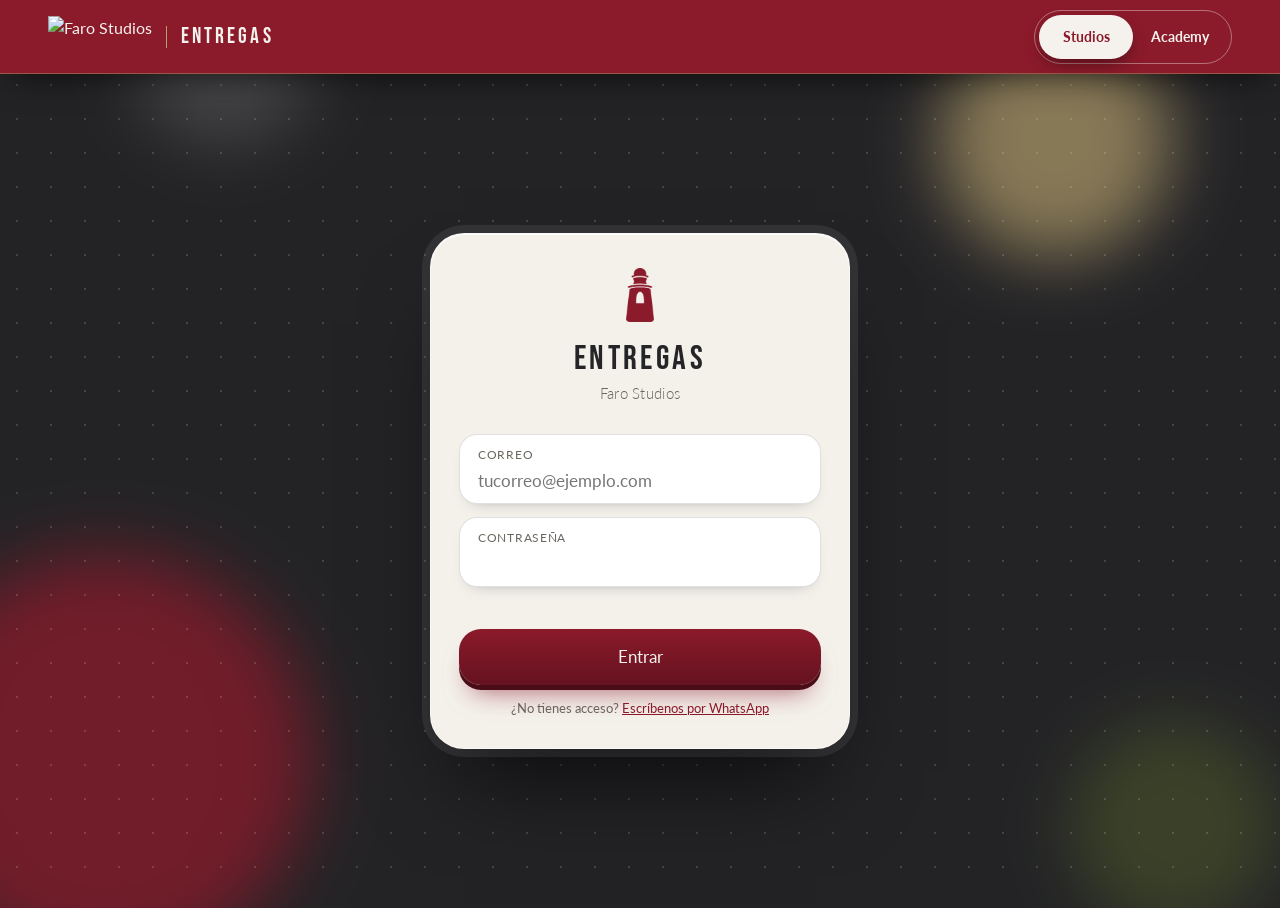
==== entregas.html @ 73c5d14c "Entregas: carrito nunca sobre el código; música en orden aleatorio en cada entrada Co-Authored-By: C" ====
<!doctype html>
<html lang="es">
<head>
<meta charset="utf-8">
<meta name="viewport" content="width=device-width,initial-scale=1,viewport-fit=cover">
<meta name="robots" content="noindex">
<title>Entregas · Faro Studios</title>
<link rel="preconnect" href="https://fonts.googleapis.com">
<link rel="preconnect" href="https://fonts.gstatic.com" crossorigin>
<link href="https://fonts.googleapis.com/css2?family=Bebas+Neue&family=Cormorant+Garamond:ital,wght@0,400;0,600;1,400&family=Lato:wght@300;400;700&family=Playfair+Display:wght@400;500&display=swap" rel="stylesheet">
<style>
:root{
  --pizarra:#252528;--borgona:#8B1A2A;--oro:#B8A06A;--marfil:#F5F2EE;--gris:#3A3A3A;
  --ink:#252528;--muted:#6a675f;--card:#FBF9F4;--line:rgba(37,37,40,.14);--ok:#3d7a4f;--warn:#b7791f;
  --body:'Lato',system-ui,-apple-system,'Segoe UI',sans-serif;--display:'Bebas Neue',Impact,sans-serif;
  --iso:url("[data-uri]");
}
*,*::before,*::after{box-sizing:border-box}
[hidden]{display:none!important}
html{scroll-behavior:smooth}
body{margin:0;font:400 16px/1.55 var(--body);color:var(--ink);background:#F6F2EA;min-height:100vh;-webkit-font-smoothing:antialiased}
body.g{background:var(--g-bg);color:var(--g-tx)}
h1,h2,h3,p{margin:0;font-weight:400}
button{font:inherit;color:inherit;cursor:pointer}
:focus-visible{outline:2px solid var(--borgona);outline-offset:2px;border-radius:6px}
.ico{width:1.15em;height:1.15em;fill:none;stroke:currentColor;stroke-width:1.8;stroke-linecap:round;stroke-linejoin:round;flex:none;vertical-align:-.2em}
.iso{display:inline-block;background:currentColor;-webkit-mask:var(--iso) center/contain no-repeat;mask:var(--iso) center/contain no-repeat;aspect-ratio:160/311}
.dots::before{content:"";position:fixed;inset:0;pointer-events:none;z-index:0;opacity:.08;background-image:radial-gradient(circle,#252528 1px,transparent 1.2px);background-size:26px 26px}
.btn{display:inline-flex;align-items:center;gap:8px;border:1px solid var(--line);background:var(--card);border-radius:12px;padding:9px 16px;font-size:.9rem;transition:transform .15s,box-shadow .15s,background .15s;box-shadow:0 2px 0 var(--line)}
@media (hover:hover){.btn:hover{transform:translateY(-1px)}
}
.btn.p{background:var(--borgona);color:var(--marfil);border-color:var(--borgona);box-shadow:0 3px 0 #5e101c}
.btn.o{background:var(--oro);border-color:var(--oro);color:var(--pizarra);box-shadow:0 3px 0 #8f7a48}
.btn.ok{background:var(--ok);border-color:var(--ok);color:#fff;box-shadow:0 3px 0 #2a5738}
.btn[disabled]{opacity:.5;cursor:not-allowed;transform:none}
.btn.s{padding:6px 11px;font-size:.82rem;border-radius:10px}
.toast{position:fixed;left:50%;bottom:26px;transform:translateX(-50%);background:var(--pizarra);color:var(--marfil);padding:11px 20px;border-radius:14px;font-size:.9rem;z-index:99;box-shadow:0 12px 30px -8px rgba(0,0,0,.5)}

/* ---------- entrada ---------- */
.lg{position:relative;z-index:1;min-height:calc(100vh - 66px);display:grid;place-items:center;padding:24px}
.lg-card{width:min(420px,100%);background:var(--card);border:1px solid var(--line);border-radius:26px;box-shadow:0 2px 0 var(--line),0 30px 50px -28px rgba(37,37,40,.55);overflow:hidden}
.lg-top{background:var(--pizarra);color:var(--marfil);padding:30px 24px 24px;text-align:center}
.lg-top .iso{height:58px;color:var(--oro)}
.lg-top h1{font:400 2rem/1 var(--display);letter-spacing:.14em;margin-top:12px}
.lg-top p{font-size:.85rem;color:#c9c4ba;margin-top:6px;font-weight:300;letter-spacing:.04em}
.lg-body{padding:26px 26px 28px;display:grid;gap:14px}
.lg-body label{display:grid;gap:6px;font-size:.8125rem;color:var(--muted);letter-spacing:.06em;text-transform:uppercase}
.lg-body input{font:400 1rem var(--body);padding:12px 14px;border:1px solid var(--line);border-radius:12px;background:#fff;color:var(--ink);width:100%}
.lg-body .err{min-height:1.2em;color:var(--borgona);font-size:.85rem;text-align:center}
.lg-body .btn{justify-content:center;padding:12px}
.lg-wa{text-align:center;font-size:.82rem;color:var(--muted)}
.lg-wa a{color:var(--borgona)}

/* ---------- barra ---------- */
.top{position:sticky;top:0;z-index:30;display:flex;align-items:center;gap:14px;padding:10px clamp(14px,3vw,30px);background:var(--pizarra);color:var(--marfil)}
.top .iso{height:34px;color:var(--oro)}
.top b{font:400 1.25rem/1 var(--display);letter-spacing:.14em}
.top small{display:block;font-size:.8125rem;color:#c9c4ba;font-weight:300;letter-spacing:.06em}
.top .sp{flex:1}
.top .btn{background:rgba(255,255,255,.08);border-color:rgba(255,255,255,.18);color:var(--marfil);box-shadow:none}
.wrap{position:relative;z-index:1;max-width:1100px;margin:0 auto;padding:26px clamp(14px,3vw,30px) 70px}
.hello h2{font:400 2.2rem/1 var(--display);letter-spacing:.06em}
.hello p{color:var(--muted);margin-top:6px;font-weight:300}
.tipo{display:inline-block;margin-top:10px;font-size:.8125rem;letter-spacing:.14em;text-transform:uppercase;color:var(--borgona);border:1px solid rgba(139,26,42,.35);border-radius:99px;padding:3px 12px}
.cards{display:grid;grid-template-columns:repeat(auto-fill,minmax(290px,1fr));gap:16px;margin-top:22px}
.pc{background:var(--card);border:1px solid var(--line);border-radius:20px;overflow:hidden;cursor:pointer;box-shadow:0 2px 0 var(--line),0 22px 30px -24px rgba(37,37,40,.5);transition:transform .2s;text-align:left;padding:0;display:block;width:100%}
@media (hover:hover){.pc:hover{transform:translateY(-3px)}
}
.pc .cv{height:150px;background:linear-gradient(135deg,var(--pizarra),#3a3a3d);display:grid;place-items:center;color:var(--oro);background-size:cover;background-position:center}
.pc .cv .ico{width:2.2rem;height:2.2rem}
.pc .in{padding:16px 18px 18px;display:grid;gap:8px}
.pc h3{font:400 1.05rem/1.25 var(--body);font-weight:700}
.pc small{color:var(--muted)}
.est{display:inline-flex;align-items:center;gap:6px;font-size:.8125rem;border-radius:99px;padding:3px 11px;border:1px solid var(--line);width:fit-content}
.est i{width:7px;height:7px;border-radius:50%;background:var(--muted)}
.est.rev i{background:var(--warn)}.est.rev{color:var(--warn);border-color:rgba(183,121,31,.4)}
.est.cam i{background:var(--borgona)}.est.cam{color:var(--borgona);border-color:rgba(139,26,42,.4)}
.est.apr i{background:var(--ok)}.est.apr{color:var(--ok);border-color:rgba(61,122,79,.4)}
.vacio{margin-top:40px;text-align:center;color:var(--muted);padding:40px 14px}

/* ---------- revisión ---------- */
.rv-top{position:sticky;top:54px;z-index:20;display:flex;flex-wrap:wrap;align-items:center;gap:10px;padding:10px clamp(14px,3vw,30px);background:rgba(246,242,234,.94);backdrop-filter:blur(8px);border-bottom:1px solid var(--line)}
.rv-top h2{font:700 1rem var(--body)}
.pill{font-size:.8125rem;border:1px solid var(--line);border-radius:99px;padding:3px 12px;background:var(--card)}
.pill.b{background:var(--borgona);color:var(--marfil);border-color:var(--borgona)}
.rv-top .sp{flex:1}
.save{font-size:.8125rem;color:var(--muted)}
.save.on{color:var(--ok)}
.reglas{position:relative;z-index:1;margin:14px clamp(14px,3vw,30px) 0;padding:11px 16px;border-radius:14px;background:rgba(184,160,106,.16);border:1px solid rgba(184,160,106,.45);font-size:.88rem}
.reglas.ok{background:rgba(61,122,79,.1);border-color:rgba(61,122,79,.35)}
.rv{position:relative;z-index:1;display:grid;grid-template-columns:233px minmax(0,1fr) 377px;gap:21px;padding:16px clamp(14px,3vw,30px) 60px;align-items:start}
.lista{display:grid;gap:13px;position:sticky;top:122px;max-height:calc(100vh - 140px);overflow:auto}
.it{display:flex;align-items:center;gap:10px;text-align:left;border:1px solid var(--line);background:var(--card);border-radius:14px;padding:10px 12px;width:100%}
.it[aria-current="true"]{border-color:var(--borgona);box-shadow:0 0 0 2px rgba(139,26,42,.18)}
.it .th{width:44px;height:44px;border-radius:10px;background:var(--pizarra);color:var(--oro);display:grid;place-items:center;flex:none;background-size:cover;background-position:center;overflow:hidden}
.it span.n{flex:1;min-width:0;font-size:.84rem;line-height:1.25;overflow:hidden;text-overflow:ellipsis;display:-webkit-box;-webkit-line-clamp:2;-webkit-box-orient:vertical}
.it .dot{width:10px;height:10px;border-radius:50%;background:#c9c4ba;flex:none}
.it .dot.apr{background:var(--ok)}.it .dot.cam{background:var(--borgona)}
.it small{display:block;color:var(--muted);font-size:.8125rem}
.main .media{background:#111;border-radius:18px;overflow:hidden;box-shadow:0 22px 40px -26px rgba(0,0,0,.7);display:grid;place-items:center;min-height:260px}
.main video,.main audio{width:100%;display:block;max-height:68vh;background:#000}
.main audio{background:#1d1d20;padding:36px 20px}
.main img{max-width:100%;max-height:72vh;display:block}
.main iframe{width:100%;height:72vh;border:0;background:#fff}
.main .tit{display:flex;align-items:center;gap:10px;margin:14px 2px 10px;flex-wrap:wrap}
.main .tit h3{font:700 1.05rem var(--body);flex:1;min-width:0}
.acc{display:flex;gap:8px;flex-wrap:wrap}
.notas{background:var(--card);border:1px solid var(--line);border-radius:18px;padding:16px;display:grid;gap:12px;position:sticky;top:122px;max-height:calc(100vh - 140px);overflow:auto;box-shadow:0 2px 0 var(--line)}
.notas h4{margin:0;font:700 .78rem var(--body);letter-spacing:.14em;text-transform:uppercase;color:var(--muted)}
.chips{display:flex;gap:6px;flex-wrap:wrap}
.chip{border:1px solid var(--line);background:#fff;border-radius:99px;padding:5px 12px;font-size:.8rem;display:inline-flex;align-items:center;gap:6px}
.chip[aria-pressed="true"]{background:var(--pizarra);color:var(--marfil);border-color:var(--pizarra)}
.notas textarea{width:100%;min-height:84px;resize:vertical;font:400 .92rem/1.45 var(--body);padding:10px 12px;border:1px solid var(--line);border-radius:12px;background:#fff}
.tm{display:inline-flex;align-items:center;gap:6px;font-size:.8125rem;color:var(--borgona);border:1px dashed rgba(139,26,42,.5);background:none;border-radius:99px;padding:3px 11px}
.nota{border:1px solid var(--line);border-radius:14px;padding:10px 12px;background:#fff;font-size:.88rem;display:grid;gap:5px}
.nota .h{display:flex;align-items:center;gap:8px;font-size:.8125rem;color:var(--muted)}
.nota .h b{color:var(--ink);font-weight:700}
.nota .t{color:var(--borgona);background:none;border:0;padding:0;font-size:.8125rem;text-decoration:underline}
.nota .x{margin-left:auto;border:0;background:none;color:var(--muted);padding:2px}
.nota.g{border-left:3px solid var(--ok)}.nota.c{border-left:3px solid var(--borgona)}.nota.n{border-left:3px solid var(--oro)}
.rt{font-size:.8125rem;letter-spacing:.1em;text-transform:uppercase;color:var(--muted);margin-top:4px}

/* ---------- ventana ---------- */
.modal{position:fixed;inset:0;z-index:80;background:rgba(20,20,22,.55);display:grid;place-items:center;padding:20px}
.modal .bx{background:var(--card);border-radius:22px;padding:26px;width:min(460px,100%);display:grid;gap:14px;box-shadow:0 30px 60px -20px rgba(0,0,0,.6)}
.modal h3{font:400 1.7rem/1 var(--display);letter-spacing:.06em}
.modal .acts{display:flex;gap:10px;justify-content:flex-end;flex-wrap:wrap}
.res{display:flex;gap:10px;flex-wrap:wrap}
.res div{flex:1;min-width:90px;border:1px solid var(--line);border-radius:14px;padding:10px;text-align:center;background:#fff}
.res b{display:block;font:400 1.8rem/1 var(--display)}
.res small{color:var(--muted);font-size:.8125rem}

/* ---------- móvil ---------- */
@media(max-width:980px){
  .rv{grid-template-columns:minmax(0,1fr)}
  .lista{position:static;max-height:none;grid-auto-flow:column;grid-auto-columns:minmax(200px,1fr);overflow-x:auto;order:2}
  .main{order:1}.notas{position:static;max-height:none;order:3}
  .rv-top{position:static}
}

/* =====================================================================
   INTERACTIVIDAD: lo que se puede tocar responde; lo que aparece, entra suave
   ===================================================================== */
:root{--ease:cubic-bezier(.22,.8,.3,1);--hov:rgba(184,160,106,.16)}
input:not([type=checkbox]):not([type=radio]):not([type=file]),select,textarea{transition:border-color .18s,box-shadow .18s}
@media (hover:hover){input:not([type=checkbox]):not([type=radio]):not([type=file]):hover,select:hover,textarea:hover{border-color:rgba(184,160,106,.9)}
}
input:not([type=checkbox]):not([type=radio]):not([type=file]):focus,select:focus,textarea:focus{outline:none;border-color:var(--oro);box-shadow:0 0 0 3px rgba(184,160,106,.3)}

/* botones: se elevan, se iluminan y se hunden al presionar */
.btn{position:relative;transition:transform .18s var(--ease),box-shadow .18s var(--ease),background-color .18s,border-color .18s,filter .18s}
@media (hover:hover){.btn:not([disabled]):hover{transform:translateY(-2px);filter:brightness(1.05);box-shadow:0 5px 0 var(--line),0 12px 18px -10px rgba(37,37,40,.4)}
}
@media (hover:hover){.btn.p:not([disabled]):hover{box-shadow:0 5px 0 #5e101c,0 12px 18px -10px rgba(139,26,42,.6)}
}
@media (hover:hover){.btn.o:not([disabled]):hover{box-shadow:0 5px 0 #8f7a48,0 12px 18px -10px rgba(184,160,106,.7)}
}
@media (hover:hover){.btn.ok:not([disabled]):hover{box-shadow:0 5px 0 #2a5738,0 12px 18px -10px rgba(61,122,79,.6)}
}
.btn:not([disabled]):active{transform:translateY(2px);filter:none;box-shadow:0 1px 0 var(--line);transition-duration:.06s}
.btn.p:not([disabled]):active{box-shadow:0 1px 0 #5e101c}.btn.o:not([disabled]):active{box-shadow:0 1px 0 #8f7a48}.btn.ok:not([disabled]):active{box-shadow:0 1px 0 #2a5738}
.btn .ico{transition:transform .22s var(--ease)}@media (hover:hover){.btn:hover .ico{transform:scale(1.15) rotate(-6deg)}
}
@media (hover:hover){.top .btn:not([disabled]):hover{background:rgba(255,255,255,.18);box-shadow:none}
}
.lg-wa a{transition:opacity .15s}@media (hover:hover){.lg-wa a:hover{text-decoration:underline;opacity:.85}
}

/* tarjetas de proyecto: se levantan, resaltan y muestran la flecha para abrir */
.pc{position:relative;transition:transform .25s var(--ease),box-shadow .25s var(--ease),border-color .25s}
@media (hover:hover){.pc:hover{border-color:var(--oro);box-shadow:0 2px 0 var(--oro),0 30px 38px -22px rgba(37,37,40,.6)}
}
.pc:active{transform:translateY(0) scale(.99);transition-duration:.08s}
.pc .cv{transition:filter .3s}@media (hover:hover){.pc:hover .cv{filter:brightness(1.12)}
}
.pc .cv .ico{transition:transform .3s var(--ease)}@media (hover:hover){.pc:hover .cv .ico{transform:scale(1.2)}
}
.pc::after{content:"›";position:absolute;right:16px;bottom:14px;width:30px;height:30px;border-radius:50%;display:grid;place-items:center;background:var(--borgona);color:var(--marfil);font:400 1.5rem/1 var(--display);padding-bottom:3px;opacity:0;transform:translateX(-8px);transition:opacity .22s,transform .28s var(--ease)}
.pc:focus-visible::after{opacity:1;transform:none}
@media (hover:hover){.pc:hover::after{opacity:1;transform:none}
}

/* lista de piezas, chips, notas */
.it{transition:transform .2s var(--ease),border-color .2s,background-color .2s,box-shadow .2s}
@media (hover:hover){.it:hover{border-color:var(--oro);background:#fff;transform:translateX(3px);box-shadow:0 8px 16px -12px rgba(37,37,40,.5)}
}
.it:active{transform:scale(.985)}
.it .th{transition:transform .25s var(--ease)}@media (hover:hover){.it:hover .th{transform:scale(1.07)}
}
.chip{transition:background-color .18s,color .18s,border-color .18s,transform .15s var(--ease)}
@media (hover:hover){.chip:hover{border-color:var(--borgona);background:rgba(139,26,42,.06);transform:translateY(-1px)}
}
@media (hover:hover){.chip[aria-pressed="true"]:hover{background:var(--pizarra);border-color:var(--pizarra);filter:brightness(1.25)}
}
.chip:active{transform:scale(.95)}
.tm{transition:background-color .18s,border-color .18s,transform .15s}@media (hover:hover){.tm:hover{background:rgba(139,26,42,.08);border-style:solid;transform:translateY(-1px)}
}.tm:active{transform:scale(.96)}
.nota{transition:border-color .2s,box-shadow .2s}@media (hover:hover){.nota:hover{box-shadow:0 8px 16px -12px rgba(37,37,40,.4)}
}
.nota .t,.nota .x{cursor:pointer;transition:color .15s,opacity .15s}@media (hover:hover){.nota .t:hover{opacity:.7}
}@media (hover:hover){.nota .x:hover{color:var(--borgona)}
}
.main .media{transition:box-shadow .3s}

.rip-host{position:relative;overflow:hidden}
.rip{position:absolute;border-radius:50%;pointer-events:none;background:currentColor;opacity:.22;transform:scale(0);animation:ripple .6s var(--ease) forwards}
@keyframes ripple{to{transform:scale(1);opacity:0}}
@media (hover:none),(pointer:coarse){.btn:hover,.chip:hover,.tm:hover,.it:hover,.pc:hover{transform:none}.pc::after{display:none}.btn:hover .ico,.pc:hover .cv .ico,.it:hover .th{transform:none}}

/* ---------------- animaciones de entrada ---------------- */
@media (prefers-reduced-motion:no-preference){
  @keyframes ent{from{opacity:0;transform:translateY(12px)}to{opacity:1;transform:none}}
  @keyframes entd{from{opacity:0;transform:translateY(-100%)}to{opacity:1;transform:none}}
  @keyframes pop{from{opacity:0;transform:translateY(12px) scale(.96)}to{opacity:1;transform:none}}
  @keyframes fade{from{opacity:0}to{opacity:1}}
  @keyframes toastin{from{opacity:0;transform:translate(-50%,16px)}to{opacity:1;transform:translateX(-50%)}}
  @keyframes toastout{to{opacity:0;transform:translate(-50%,10px)}}
  @keyframes estp{0%{box-shadow:0 0 0 0 rgba(183,121,31,.55)}100%{box-shadow:0 0 0 7px rgba(183,121,31,0)}}

  .lg-card{animation:pop .5s var(--ease) backwards}
  .lg-top .iso{animation:fade .9s ease .15s backwards}
  .top{animation:entd .45s var(--ease) backwards}
  .hello{animation:ent .45s var(--ease) .05s backwards}
  .cards>*{animation:ent .5s var(--ease) backwards}
  .cards>:nth-child(1){animation-delay:.1s}.cards>:nth-child(2){animation-delay:.16s}.cards>:nth-child(3){animation-delay:.22s}
  .cards>:nth-child(4){animation-delay:.28s}.cards>:nth-child(5){animation-delay:.34s}.cards>:nth-child(n+6){animation-delay:.4s}
  .rv-top{animation:entd .4s var(--ease) backwards}
  .reglas{animation:ent .4s var(--ease) .08s backwards}
  .rv>.lista{animation:ent .45s var(--ease) .1s backwards}
  .rv>.main{animation:ent .45s var(--ease) .16s backwards}
  .rv>.notas{animation:ent .45s var(--ease) .22s backwards}
  .main .media{animation:fade .35s ease backwards}
  .vacio{animation:ent .5s var(--ease) backwards}
  .modal{animation:fade .2s ease backwards}
  .modal .bx{animation:pop .3s var(--ease) backwards}
  .toast{animation:toastin .3s var(--ease) backwards,toastout .3s ease 2.65s forwards}
  .est.rev i{animation:estp 2s ease-out infinite}
}

/* ===== Estilo unificado Faro: fondo oscuro con desenfoque, tarjeta marfil, botones borgoña (entrada y listado) ===== */
html{background:#1d1d20}
html::before{content:"";position:fixed;inset:-8vmax;z-index:0;pointer-events:none;
  background:
    radial-gradient(circle at 78% 22%,rgba(217,190,126,.55) 0 9vmax,transparent 9.2vmax),
    radial-gradient(circle at 14% 78%,rgba(139,26,42,.75) 0 16vmax,transparent 16.2vmax),
    radial-gradient(circle at 86% 84%,rgba(79,90,42,.55) 0 8vmax,transparent 8.2vmax),
    radial-gradient(circle at 22% 14%,rgba(245,242,238,.16) 0 7vmax,transparent 7.2vmax),
    #232326;
  filter:blur(34px)}
body.dots{background:transparent;color:var(--marfil)}
body.dots::before{opacity:.16;background-image:radial-gradient(circle,#F5F2EE 1px,transparent 1.2px);background-size:34px 34px;z-index:0}
body.dots .lg-card{width:min(420px,100%);background:rgba(251,248,242,.97);border:1px solid rgba(255,255,255,.55);border-radius:34px;padding:0;
  box-shadow:0 0 0 8px rgba(255,255,255,.07),0 55px 89px -34px rgba(0,0,0,.75),inset 0 1px 0 #fff}
body.dots .lg-top{background:transparent;color:var(--ink);padding:34px 28px 8px}
body.dots .lg-top .iso{height:55px;width:auto;color:var(--borgona);filter:drop-shadow(0 8px 10px rgba(139,26,42,.28))}
body.dots .lg-top h1{font:400 2.1rem/1 var(--display);letter-spacing:.1em;color:var(--ink);margin-top:13px}
body.dots .lg-top p{color:var(--muted);font-size:.9375rem;letter-spacing:.02em}
body.dots .lg-body{padding:21px 28px 30px;gap:13px}
body.dots .lg-body label{background:#fff;border:1px solid var(--line);border-radius:18px;padding:11px 18px 9px;gap:2px;box-shadow:0 8px 16px -13px rgba(37,37,40,.5);transition:border-color .25s,box-shadow .25s;font-size:.75rem}
body.dots .lg-body label:focus-within{border-color:var(--oro);box-shadow:0 0 0 4px rgba(184,160,106,.22),0 8px 16px -13px rgba(37,37,40,.5)}
body.dots .lg-body input{border:0;padding:3px 0;background:transparent;font-size:1.0625rem;outline:none;border-radius:0}
body.dots .lg-body .btn.p{height:56px;border-radius:22px;border:0;font-size:1.0625rem;background:linear-gradient(180deg,#8b1a2a,#651220);box-shadow:0 5px 0 #4a0d17,0 18px 26px -12px rgba(139,26,42,.65);transition:transform .2s,box-shadow .2s}
body.dots .lg-body .btn.p:active{transform:translateY(3px);box-shadow:0 2px 0 #4a0d17}
@media (hover:hover){body.dots .lg-body .btn.p:hover{transform:translateY(-2px);box-shadow:0 7px 0 #4a0d17,0 24px 30px -12px rgba(139,26,42,.7)}}
body.dots .top{background:rgba(29,29,32,.62);-webkit-backdrop-filter:blur(18px) saturate(1.2);backdrop-filter:blur(18px) saturate(1.2);border-bottom:1px solid rgba(217,190,126,.28)}
body.dots .top .iso{color:#D9BE7E}
body.dots .hello h2{color:var(--marfil)}
body.dots .hello p,body.dots .vacio{color:rgba(245,242,238,.72)}
body.dots .tipo{color:#D9BE7E;border-color:rgba(217,190,126,.5);background:rgba(217,190,126,.08)}
body.dots .pc{border-radius:26px;border-color:rgba(255,255,255,.5);background:rgba(251,248,242,.97);box-shadow:0 0 0 6px rgba(255,255,255,.05),0 34px 55px -28px rgba(0,0,0,.75)}
body.dots .pc .cv{background:linear-gradient(135deg,#8b1a2a,#B8A06A);color:#fff}
body.dots .pc,body.dots .lg-card{color:var(--ink)}
body.dots .btn.p{background:linear-gradient(180deg,#8b1a2a,#651220);border-color:transparent;box-shadow:0 3px 0 #4a0d17}
@media (prefers-reduced-motion:no-preference){html::before{animation:fondo 28s ease-in-out infinite alternate}}
@keyframes fondo{from{transform:translate3d(0,0,0) scale(1)}to{transform:translate3d(-2%,1.5%,0) scale(1.06)}}
.nav{display:flex}
.swp{position:relative;display:grid;grid-template-columns:1fr 1fr;border:1px solid rgba(245,242,238,.4);border-radius:999px;padding:4px}
.swp::before{content:"";position:absolute;top:4px;bottom:4px;left:4px;width:calc(50% - 4px);border-radius:999px;background:#F5F2EE;box-shadow:0 8px 18px -6px rgba(0,0,0,.55)}
.swp[data-on=academy]::before{transform:translateX(100%)}
.swp a{position:relative;z-index:1;text-align:center;text-decoration:none;color:#F5F2EE;font:700 .86rem/1 'Lato',system-ui,sans-serif;padding:11px 18px;border-radius:999px;min-height:44px;display:grid;place-items:center}
.swp a[aria-current=page]{color:#8B1A2A}
body.dots .top,.top{background:var(--borgona);-webkit-backdrop-filter:none;backdrop-filter:none;border-bottom:0;padding:calc(10px + env(safe-area-inset-top,0px)) clamp(16px,4vw,48px) 10px;box-shadow:inset 0 -1px 0 rgba(184,160,106,.45),0 14px 34px -14px rgba(0,0,0,.7)}
.brandn{display:flex;align-items:center;gap:14px;color:var(--marfil);text-decoration:none}
.brandn img{height:42px;width:auto;display:block}
.brandn .tag{font:400 1.375rem/1 var(--display);letter-spacing:.14em;padding-left:14px;border-left:1.5px solid var(--oro)}
.top .btn.s{min-height:44px}
@media (max-width:640px){.top{gap:10px}.brandn img{height:34px}.brandn .tag{font-size:1.0625rem;padding-left:10px;letter-spacing:.1em}.swp a{padding:9px 9px;font-size:.75rem}.swp{padding:3px}.top .btn.s span,.top #bsal{padding-inline:12px}}
</style>
<style id="faro-pre"></style>
<script>(function(){try{
var q=new URLSearchParams(location.search).get('previa')||'',on=!!q;
try{on=on||!!sessionStorage.getItem('faro_ent')||!!sessionStorage.getItem('faro_handoff')}catch(e){}
if(!on)return;
var c=null;try{c=JSON.parse(localStorage.getItem(q?'faro_pal_'+q:'faro_pal_last')||'null')}catch(e){}
var ok=c&&/^#[0-9a-f]{6}$/i.test(c.bg)&&/^#[0-9a-f]{6}$/i.test(c.tx);
var st=document.getElementById('faro-pre');
/* mientras carga: sin brillo decorativo ni textos de espera; fondo liso del color de la paleta (o neutro si es la primera vez) */
st.textContent='html::before{display:none!important}#app{visibility:hidden}html,body{background:'+(ok?c.bg:'#1d1d20')+'!important}';
setTimeout(function(){st.textContent=''},12000);
}catch(e){}})()</script>
<link rel="stylesheet" href="portada.css?v=20261031b">
<link rel="stylesheet" href="galeria.css?v=20261031l">
</head>
<body class="dots">
<div id="app"></div>
<script>
const esc=s=>String(s==null?'':s).replace(/[&<>"']/g,c=>({'&':'&amp;','<':'&lt;','>':'&gt;','"':'&quot;',"'":'&#39;'}[c]));
const SBU='https://keivqvsgdfhthouzlqxo.supabase.co',SBK='sb_publishable_5nj3M7rjQs3phGU6u2uNqw_3tjTL6PE';
const FILES='https://faro-archivos.jorgedamartinez20.workers.dev';
const WA='https://wa.me/50252695592';
const DOM='@entregas.farostudios.net';
const authEmail=u=>{u=String(u||'').trim().toLowerCase();return (u.includes('@')?u.replace('@','_at_').replace(/[^a-z0-9._+-]/g,'_'):u.replace(/\s+/g,''))+DOM};
const $=(s,r)=>(r||document).querySelector(s);
const APP=$('#app');
/* vista previa dentro de Workspace (?previa=ID): la galería real, leída con la sesión de quien administra; nada se guarda */
const PREVIA=new URLSearchParams(location.search).get('previa')||'';let PSIM=0;

/* ---------- íconos ---------- */
const P={
  play:'<path d="M8 5l11 7-11 7z"/>',film:'<rect x="3" y="4" width="18" height="16" rx="2"/><path d="M7 4v16M17 4v16M3 9h4M3 15h4M17 9h4M17 15h4"/>',
  img:'<rect x="3" y="4" width="18" height="16" rx="2"/><circle cx="9" cy="10" r="1.6"/><path d="M21 16l-5-5-9 9"/>',
  note:'<path d="M9 18V6l10-2v12"/><circle cx="7" cy="18" r="2.2"/><circle cx="17" cy="16" r="2.2"/>',
  file:'<path d="M14 3H7a2 2 0 00-2 2v14a2 2 0 002 2h10a2 2 0 002-2V8z"/><path d="M14 3v5h5"/>',
  heart:'<path d="M12 20s-7.5-4.6-9.2-9.2C1.7 7.5 3.8 4.5 7 4.5c2 0 3.4 1 5 3 1.6-2 3-3 5-3 3.2 0 5.3 3 4.2 6.3C19.5 15.4 12 20 12 20z"/>',
  dl:'<path d="M12 4v11M7.5 11l4.5 4.5L16.5 11M5 20h14"/>',check:'<path d="M5 12.5l4.5 4.5L19 7.5"/>',
  x:'<path d="M6 6l12 12M18 6L6 18"/>',edit:'<path d="M4 20h4L19 9l-4-4L4 16z"/>',clock:'<circle cx="12" cy="12" r="9"/><path d="M12 7v5l3 2"/>',
  send:'<path d="M21 3L3 11l7 3 3 7z"/><path d="M10 14l11-11"/>',out:'<path d="M15 4h4v16h-4M10 8l-4 4 4 4M6 12h10"/>',
  prev:'<path d="M15 5l-7 7 7 7"/>',next:'<path d="M9 5l7 7-7 7"/>',up:'<path d="M5 15l7-7 7 7"/>',
  thumb:'<path d="M7 11v9H4v-9zM7 11l4-7c1.5 0 2.5 1 2.2 2.6L12.8 9H19a2 2 0 012 2.3l-1.2 7A2 2 0 0117.8 20H7"/>',
  back:'<path d="M15 5l-7 7 7 7"/>',folder:'<path d="M3 7a2 2 0 012-2h4l2 2h8a2 2 0 012 2v8a2 2 0 01-2 2H5a2 2 0 01-2-2z"/>'
};
const ic=n=>'<svg class="ico" viewBox="0 0 24 24" aria-hidden="true">'+(P[n]||'')+'</svg>';
const toast=t=>{const d=document.createElement('div');d.className='toast';d.textContent=t;document.body.append(d);setTimeout(()=>d.remove(),3000)};

/* ---------- sesión ---------- */
let SES=null;if(!PREVIA)try{SES=JSON.parse(sessionStorage.getItem('faro_ent')||'null')}catch(e){}
const saveSes=()=>{if(PREVIA)return;try{sessionStorage.setItem('faro_ent',JSON.stringify(SES))}catch(e){}};
let LASTERR='';
async function signIn(email,pass){
  try{const r=await fetch(SBU+'/auth/v1/token?grant_type=password',{method:'POST',headers:{apikey:SBK,'Content-Type':'application/json'},body:JSON.stringify({email,password:pass})});
    const j=await r.json().catch(()=>({}));if(!r.ok||!j.access_token){LASTERR=(j.error_code||j.msg||j.error_description||'')+'';return null}
    SES={access:j.access_token,refresh:j.refresh_token,exp:Date.now()+(j.expires_in||3600)*1000};saveSes();return SES}catch(e){return null}}
async function refreshSes(){
  if(!SES||!SES.refresh)return false;
  try{const r=await fetch(SBU+'/auth/v1/token?grant_type=refresh_token',{method:'POST',headers:{apikey:SBK,'Content-Type':'application/json'},body:JSON.stringify({refresh_token:SES.refresh})});
    const j=await r.json();if(!r.ok||!j.access_token)return false;
    SES={access:j.access_token,refresh:j.refresh_token||SES.refresh,exp:Date.now()+(j.expires_in||3600)*1000};saveSes();return true}catch(e){return false}}
function salir(msg){if(PREVIA){toast('Vista previa: aquí el cliente saldría de su galería');return}SES=null;document.documentElement.classList.remove('gpal');document.documentElement.style.background='';try{sessionStorage.removeItem('faro_ent')}catch(e){}ST.links={};document.body.className='dots';document.body.removeAttribute('style');document.documentElement.classList.remove('gpal');document.documentElement.style.background='';pantallaLogin(typeof msg==='string'?msg:'')}
async function api(path,o){
  o=o||{};
  /* vista previa: lo que se "guarda" solo vive en pantalla (listas, favoritos, reseñas…); no se escribe nada en Supabase */
  if(PREVIA&&(o.method||'GET')!=='GET'){const b=o.body||{};return new Response(JSON.stringify([{id:'previa-'+(++PSIM),token:'previa',creado:new Date().toISOString(),...(typeof b==='object'?b:{})}]),{status:201,headers:{'Content-Type':'application/json'}})}
if(SES&&SES.exp-60000<Date.now())await refreshSes();
  const go=()=>fetch(SBU+path,{method:o.method||'GET',headers:Object.assign({apikey:SBK,Authorization:'Bearer '+(SES?SES.access:SBK),'Content-Type':'application/json'},o.headers||{}),body:o.body?JSON.stringify(o.body):undefined});
  let r=await go();if(r.status===401&&await refreshSes())r=await go();
  if(r.status===401){salir('Tu sesión venció. Vuelve a entrar.');throw new Error('sesion')}return r}
const rows=async(t,qs)=>{if(PREVIA&&/^(en_listas|en_lista_fotos|en_favoritos|en_comentarios)/.test(t))return[];try{const r=await api('/rest/v1/'+t+'?'+qs);return r.ok?await r.json():[]}catch(e){return[]}};
const normClave=s=>{const x=String(s||'').toUpperCase().replace(/[^A-Z0-9]/g,'');return x.match(/.{1,4}/g)?x.match(/.{1,4}/g).join('-'):x};

/* ---------- estado ---------- */
const ST={perfil:null,proyectos:[],p:null,arch:[],com:[],favs:new Set(),sel:0,links:{},linksAt:0,borrador:{v:'nota'}};
const tipoIc=t=>t==='video'?'film':t==='imagen'?'img':t==='audio'?'note':'file';
const mmss=s=>{s=Math.max(0,Math.floor(s||0));return Math.floor(s/60)+':'+String(s%60).padStart(2,'0')};
const fechaL=f=>f?new Date(String(f).slice(0,10)+'T12:00:00').toLocaleDateString('es-GT',{day:'numeric',month:'long',year:'numeric'}):'';
const TIPOS={empresa:'Empresa',agencia:'Agencia',galeria:'Galería'};
const ESTADOS={borrador:['Borrador',''],en_revision:['En revisión','rev'],cambios_pedidos:['Cambios enviados','cam'],aprobado:['Aprobado','apr'],entregado:['Entregado','apr']};
const estPill=e=>{const x=ESTADOS[e]||['',''];return '<span class="est '+x[1]+'"><i></i>'+x[0]+'</span>'};

/* ---------- enlaces temporales de los archivos ---------- */
async function enlaces(ids){
  if(Date.now()-ST.linksAt>90*60000){ST.links={};ST.linksAt=Date.now()}
  const falta=ids.filter(i=>!ST.links[i]),lotes=[];
  for(let i=0;i<falta.length;i+=80)lotes.push(falta.slice(i,i+80));
  if(!lotes.length)return;
  if(SES&&SES.exp-60000<Date.now())await refreshSes();
  const uno=async lote=>{
    try{const r=await fetch(FILES+'/api/mi/enlaces',{method:'POST',headers:{Authorization:'Bearer '+SES.access,'Content-Type':'application/json'},body:JSON.stringify({ids:lote})});
      if(r.status===401){salir('Tu sesión venció. Vuelve a entrar.');return}
      const j=await r.json();Object.assign(ST.links,j.enlaces||{})}catch(e){}
  };
  await Promise.all(lotes.map(uno));
}
function descargar(id){const l=ST.links[id];if(!l||!l.url){toast('Podrás descargarlo cuando se apruebe');return}
  const a=document.createElement('a');a.href=l.url;a.rel='noopener';document.body.append(a);a.click();a.remove()}

/* ---------- entrada ---------- */
function pantallaLogin(msg){
  const fp=document.getElementById('faro-pre');if(fp)fp.textContent='';
  APP.innerHTML=barraLogin()+'<div class="lg"><div class="lg-card"><div class="lg-top"><span class="iso"></span><h1>ENTREGAS</h1><p>Faro Studios</p></div>'
   +'<form class="lg-body" id="lf" autocomplete="on"><label>Correo<input id="lu" type="email" autocomplete="username" autocapitalize="none" placeholder="tucorreo@ejemplo.com" required></label>'
   +'<label>Contraseña<input id="lp" type="password" autocomplete="current-password" required></label>'
   +'<p class="err" id="le" role="alert">'+esc(msg||'')+'</p><button class="btn p" type="submit" id="lb">Entrar</button>'
   +'<p class="lg-wa">¿No tienes acceso? <a href="'+WA+'" target="_blank" rel="noopener">Escríbenos por WhatsApp</a></p></form></div></div>';
  $('#lf').onsubmit=async e=>{e.preventDefault();const b=$('#lb');b.disabled=true;b.textContent='Entrando…';
    const u=$('#lu').value.trim().toLowerCase(),p=$('#lp').value;
    gCorIni();
    let s=await signIn(authEmail(u),p);if(!s&&normClave(p)!==p)s=await signIn(authEmail(u),normClave(p));
    if(!s){pantallaLogin(/confirm/i.test(LASTERR)?'Tu acceso aún no está activado. Escríbenos por WhatsApp.':'Correo o contraseña incorrectos. Revisa los datos que te enviamos.');gCorFin();return}
    await arrancar();await gCorFin()};
}
async function arrancar(){
  APP.innerHTML='<div class="lg"><p style="position:relative;color:var(--muted)">Cargando…</p></div>';
  let perfil=null;
  try{const r=await api('/rest/v1/rpc/en_mi_perfil',{method:'POST',body:{}});perfil=r.ok?await r.json():null}catch(e){if(!SES)return}
  if(!perfil||!perfil.tipo){salir('Tu acceso no está activo. Escríbenos por WhatsApp y lo revisamos.');return}
  ST.perfil=perfil;ST.proyectos=await rows('en_proyectos','select=*&order=creado.desc');
  if(perfil.tipo!=='galeria'||ST.proyectos.length!==1){const fp=document.getElementById('faro-pre');if(fp)fp.textContent=''}
  if(ST.proyectos.length===1)return abrirProyecto(ST.proyectos[0].id,true);
  inicio();
}
function barra(extra){return '<header class="top"><a class="brandn" href="/" aria-label="Faro Studios, ir al inicio"><img src="logo-nav.png" alt="Faro Studios"><span class="tag">ENTREGAS</span></a><span class="sp"></span>'+'<nav class="swp" data-on="studios" aria-label="Faro"><a href="https://farostudios.net" aria-current="page">Studios</a><a href="https://academy.farostudios.net">Academy</a></nav>'+(extra||'')+'<button class="btn s" id="bsal">'+ic('out')+' Salir</button></header>'}
function barraLogin(){return '<header class="top"><a class="brandn" href="/" aria-label="Faro Studios, ir al inicio"><img src="logo-nav.png" alt="Faro Studios"><span class="tag">ENTREGAS</span></a><span class="sp"></span><nav class="swp" data-on="studios" aria-label="Faro"><a href="https://farostudios.net" aria-current="page">Studios</a><a href="https://academy.farostudios.net">Academy</a></nav></header>'}
function ligarBarra(){const b=$('#bsal');if(b)b.onclick=()=>salir('')}

/* ---------- lista de proyectos ---------- */
function inicio(){
  {const fp=document.getElementById('faro-pre');if(fp)fp.textContent=''}
  ST.p=null;document.body.className='dots';document.body.removeAttribute('style');
  const pr=ST.proyectos,t=ST.perfil.tipo;
  APP.innerHTML=barra()+'<main class="wrap"><div class="hello"><h2>Hola, '+esc(ST.perfil.nombre)+'</h2><p>'
    +(t==='galeria'?'Aquí están tus galerías.':'Aquí está el material de tus proyectos.')+'</p><span class="tipo">'+TIPOS[t]+'</span></div>'
    +(pr.length?'<div class="cards">'+pr.map(p=>{
      const rd=t==='galeria'?'':'<small>'+(p.rondas_max?'Ronda '+p.ronda+' de '+p.rondas_max:'Ronda '+p.ronda)+'</small>';
      return '<button class="pc" data-id="'+p.id+'"><div class="cv" data-cv="'+p.id+'">'+ic(t==='galeria'?'img':'film')+'</div><div class="in"><h3>'+esc(p.titulo)+'</h3>'+(t==='galeria'?'':estPill(p.estado))+rd+(p.descripcion?'<small>'+esc(p.descripcion)+'</small>':'')+'</div></button>'}).join('')+'</div>'
     :'<div class="vacio">'+ic('folder')+'<p style="margin-top:8px">Todavía no hay material disponible. Te avisaremos cuando esté listo.</p></div>')+'</main>';
  ligarBarra();APP.querySelectorAll('.pc').forEach(b=>b.onclick=()=>abrirProyecto(b.dataset.id));
}

async function abrirProyecto(id,unico){
  const p=ST.proyectos.find(x=>x.id===id);if(!p)return inicio();
  ST.p=p;ST.unico=!!unico;ST.sel=0;ST.borrador={v:'nota'};
  if(ST.perfil.tipo==='galeria'&&typeof gAplica==='function')gAplica(p.config||{});
  APP.innerHTML='<div class="lg"><p style="position:relative;color:inherit;opacity:.6">Abriendo…</p></div>';
  const [arch,com,favs]=await Promise.all([rows('en_archivos','proyecto_id=eq.'+id+(PREVIA?'&habilitado=eq.true':'')+'&select=*&order=orden.asc,creado.asc'),rows('en_comentarios','proyecto_id=eq.'+id+'&order=creado.asc'),rows('en_favoritos','select=archivo_id')]);
  ST.arch=arch;ST.com=com;ST.favs=new Set(favs.map(f=>f.archivo_id));
  if(ST.perfil.tipo==='galeria')await vistaGaleria();else await vistaRevision();
}

/* ================= REVISIÓN (empresa y agencia) ================= */
const cur=()=>ST.arch[ST.sel];
function textoRegla(){
  const p=ST.p,t=ST.perfil.tipo;
  if(p.estado==='en_revision'){
    if(t==='empresa'&&p.rondas_max)return '<b>Ronda '+p.ronda+' de '+p.rondas_max+'.</b> Tu proyecto incluye '+p.rondas_max+' rondas de cambios. Mira cada pieza, deja tus notas (puedes marcar el minuto exacto) y, cuando termines con todas, toca <b>Enviar ronda</b>. Reúne todas tus correcciones antes de enviarla.';
    return '<b>Ronda '+p.ronda+'.</b> Mira cada pieza, deja tus notas y, cuando termines, toca <b>Enviar ronda</b>. Puedes pedir los cambios que necesites.';
  }
  if(p.estado==='cambios_pedidos')return 'Recibimos tu <b>ronda '+p.ronda+'</b>. Estamos trabajando en los cambios; te avisaremos cuando haya una nueva versión.';
  if(p.estado==='aprobado'||p.estado==='entregado')return '<b>Todo aprobado.</b> Ya puedes descargar tus archivos.';
  return '';
}
async function vistaRevision(){
  const p=ST.p,editable=p.estado==='en_revision';
  await enlaces(ST.arch.map(a=>a.id));
  const nBor=ST.com.filter(c=>!c.enviado&&c.ronda===p.ronda).length;
  const nApr=ST.arch.filter(a=>a.estado==='aprobado').length;
  APP.innerHTML=barra()
   +'<div class="rv-top">'+(ST.unico?'':'<button class="btn s" id="bvol">'+ic('back')+' Proyectos</button>')+'<h2>'+esc(p.titulo)+'</h2>'
   +'<span class="pill b">'+(p.rondas_max?'Ronda '+p.ronda+' de '+p.rondas_max:'Ronda '+p.ronda)+'</span>'+estPill(p.estado)
   +'<span class="sp"></span><span class="pill">'+nApr+' de '+ST.arch.length+' aprobados</span>'
   +(editable?'<span class="save" id="sv">Todo guardado</span><button class="btn s" id="bgu">'+ic('check')+' Guardar</button><button class="btn p s" id="ben">'+ic('send')+' Enviar ronda</button>':'')
   +'</div>'
   +'<div class="reglas'+(p.estado==='aprobado'||p.estado==='entregado'?' ok':'')+'">'+textoRegla()+'</div>'
   +(ST.arch.length?'<div class="rv"><nav class="lista" id="lis"></nav><section class="main" id="mn"></section><aside class="notas" id="nt"></aside></div>':'<div class="vacio">Aún no hay piezas para revisar.</div>');
  ligarBarra();const v=$('#bvol');if(v)v.onclick=()=>{ST.proyectos=ST.proyectos;inicio()};
  if(!ST.arch.length)return;
  const g=$('#bgu');if(g)g.onclick=()=>{guardarBorrador(true)};
  const e=$('#ben');if(e)e.onclick=confirmarEnvio;
  pintaLista();pintaPieza();
}
function pintaLista(){
  const l=$('#lis');if(!l)return;
  l.innerHTML=ST.arch.map((a,i)=>{
    const n=ST.com.filter(c=>c.archivo_id===a.id&&c.ronda===ST.p.ronda).length;
    return '<button class="it" data-i="'+i+'" aria-current="'+(i===ST.sel)+'"><span class="th">'+ic(tipoIc(a.tipo))+'</span><span class="n">'+esc(a.nombre)+'<small>'+(n?n+' nota'+(n>1?'s':''):'Sin notas')+(a.version>1?' · v'+a.version:'')+'</small></span><i class="dot '+(a.estado==='aprobado'?'apr':a.estado==='cambios'?'cam':'')+'"></i></button>'}).join('');
  l.querySelectorAll('.it').forEach(b=>b.onclick=async()=>{await guardarBorrador();ST.sel=+b.dataset.i;ST.borrador={v:'nota'};pintaLista();pintaPieza()});
}
function mediaHTML(a){
  const l=ST.links[a.id];if(!l)return '<p style="color:#bbb;padding:30px">No se pudo cargar este archivo. Recarga la página.</p>';
  const u=esc(l.urlVer);
  if(a.tipo==='video')return '<video id="pl" controls playsinline preload="metadata" src="'+u+'" controlsList="nodownload"></video>';
  if(a.tipo==='audio')return '<audio id="pl" controls preload="metadata" src="'+u+'"></audio>';
  if(a.tipo==='imagen')return '<img src="'+u+'" alt="'+esc(a.nombre)+'">';
  if(a.tipo==='pdf')return '<iframe src="'+u+'" title="'+esc(a.nombre)+'"></iframe>';
  return '<p style="color:#ddd;padding:40px;text-align:center">'+ic('file')+' '+esc(a.nombre)+'</p>';
}
function pintaPieza(){
  const a=cur(),p=ST.p,editable=p.estado==='en_revision',l=ST.links[a.id]||{};
  $('#mn').innerHTML='<div class="media">'+mediaHTML(a)+'</div><div class="tit"><h3>'+esc(a.nombre)+(a.version>1?' <span class="pill">versión '+a.version+'</span>':'')+'</h3><div class="acc">'
   +(editable?'<button class="btn s'+(a.estado==='aprobado'?' ok':'')+'" id="bap">'+ic('check')+' '+(a.estado==='aprobado'?'Aprobado':'Aprobar')+'</button><button class="btn s'+(a.estado==='cambios'?' p':'')+'" id="bca">'+ic('edit')+' Necesita cambios</button>':estPill(a.estado==='aprobado'?'aprobado':p.estado))
   +'<button class="btn s o" id="bdl"'+(l.url?'':' disabled')+'>'+ic('dl')+' Descargar</button></div></div>';
  $('#bdl').onclick=()=>descargar(a.id);
  if(editable){$('#bap').onclick=()=>marcar(a,a.estado==='aprobado'?'pendiente':'aprobado');$('#bca').onclick=()=>marcar(a,a.estado==='cambios'?'pendiente':'cambios')}
  pintaNotas();
}
function pintaNotas(){
  const a=cur(),p=ST.p,editable=p.estado==='en_revision',media=a.tipo==='video'||a.tipo==='audio';
  const mias=ST.com.filter(c=>c.archivo_id===a.id);
  const rondas=[...new Set(mias.map(c=>c.ronda))].sort((x,y)=>y-x);
  const b=ST.borrador;
  let h='<h4>Tus notas sobre esta pieza</h4>';
  if(editable){
    h+='<div class="chips" id="chv">'+[['gusta','Me gusta','thumb'],['cambio','Quiero un cambio','edit'],['nota','Nota','note']].map(x=>'<button class="chip" type="button" data-v="'+x[0]+'" aria-pressed="'+(b.v===x[0])+'">'+ic(x[2])+x[1]+'</button>').join('')+'</div>'
      +(media?'<button class="tm" type="button" id="btm">'+ic('clock')+' <span id="tmv">'+(b.t!=null?'En '+mmss(b.t):'Marcar el momento actual')+'</span></button>':'')
      +'<textarea id="tx" placeholder="'+(b.v==='gusta'?'¿Qué te gustó de esta pieza?':b.v==='cambio'?'¿Qué quieres que cambiemos? Sé lo más claro posible.':'Escribe tu nota…')+'">'+esc(b.texto||'')+'</textarea>'
      +'<button class="btn p" id="bgn">'+ic('check')+' Guardar nota</button>';
  }
  if(!mias.length)h+='<p style="color:var(--muted);font-size:.86rem">'+(editable?'Aún no hay notas aquí. Dinos qué te gusta y qué quieres cambiar.':'No dejaste notas en esta pieza.')+'</p>';
  rondas.forEach(r=>{
    h+='<div class="rt">Ronda '+r+(r===p.ronda&&editable?' · en curso':' · enviada')+'</div>';
    mias.filter(c=>c.ronda===r).forEach(c=>{
      h+='<div class="nota '+(c.valoracion==='gusta'?'g':c.valoracion==='cambio'?'c':'n')+'"><div class="h"><b>'+(c.valoracion==='gusta'?'Me gusta':c.valoracion==='cambio'?'Cambio':'Nota')+'</b>'
        +(c.segundo!=null?'<button class="t" data-s="'+c.segundo+'">'+mmss(c.segundo)+'</button>':'')
        +(!c.enviado?'<span>borrador</span><button class="x" data-del="'+c.id+'" aria-label="Quitar nota">'+ic('x')+'</button>':'')
        +'</div><div>'+esc(c.texto)+'</div></div>'});
  });
  $('#nt').innerHTML=h;
  $('#nt').querySelectorAll('[data-v]').forEach(x=>x.onclick=()=>{ST.borrador.texto=$('#tx').value;ST.borrador.v=x.dataset.v;pintaNotas()});
  const tm=$('#btm');if(tm)tm.onclick=()=>{const pl=$('#pl');if(!pl)return;ST.borrador.t=Math.floor(pl.currentTime);$('#tmv').textContent='En '+mmss(ST.borrador.t)};
  const gn=$('#bgn');if(gn)gn.onclick=()=>guardarNota();
  const tx=$('#tx');if(tx)tx.oninput=()=>{ST.borrador.texto=tx.value;const s=$('#sv');if(s){s.textContent='Sin guardar…';s.classList.remove('on')}};
  $('#nt').querySelectorAll('[data-s]').forEach(x=>x.onclick=()=>{const pl=$('#pl');if(pl){pl.currentTime=+x.dataset.s;pl.play().catch(()=>{})}});
  $('#nt').querySelectorAll('[data-del]').forEach(x=>x.onclick=async()=>{
    const r=await api('/rest/v1/en_comentarios?id=eq.'+x.dataset.del,{method:'DELETE',headers:{Prefer:'return=minimal'}});
    if(r.ok){ST.com=ST.com.filter(c=>c.id!==x.dataset.del);pintaLista();pintaNotas()}else toast('No se pudo quitar')});
}
function marcaGuardado(){const s=$('#sv');if(s){s.textContent='Guardado '+new Date().toLocaleTimeString('es-GT',{hour:'2-digit',minute:'2-digit'});s.classList.add('on')}}
async function guardarNota(){
  const a=cur(),b=ST.borrador,texto=(($('#tx')||{}).value||'').trim();
  if(!texto&&b.v!=='gusta'){toast('Escribe tu nota primero');return}
  const body={archivo_id:a.id,proyecto_id:ST.p.id,ronda:ST.p.ronda,valoracion:b.v,texto};
  if(b.t!=null)body.segundo=b.t;
  const r=await api('/rest/v1/en_comentarios',{method:'POST',body,headers:{Prefer:'return=representation'}});
  if(!r.ok){toast('No se pudo guardar. Intenta otra vez.');return}
  const j=await r.json();ST.com.push(Array.isArray(j)?j[0]:j);ST.borrador={v:'nota'};
  marcaGuardado();toast('Nota guardada');pintaLista();pintaNotas();
}
async function guardarBorrador(avisar){
  const tx=$('#tx');
  if(tx&&tx.value.trim()){await guardarNota();return}
  if(avisar){marcaGuardado();toast('Todo guardado')}
}
async function marcar(a,estado){
  const r=await api('/rest/v1/rpc/en_marcar_archivo',{method:'POST',body:{p_archivo:a.id,p_estado:estado}});
  if(!r.ok){toast('No se pudo marcar');return}
  a.estado=estado;marcaGuardado();pintaLista();pintaPieza();
  const n=ST.arch.filter(x=>x.estado==='aprobado').length;const pl=document.querySelector('.rv-top .pill:not(.b)');if(pl&&/aprobados/.test(pl.textContent))pl.textContent=n+' de '+ST.arch.length+' aprobados';
}
function confirmarEnvio(){
  const p=ST.p,apr=ST.arch.filter(a=>a.estado==='aprobado').length,cam=ST.arch.filter(a=>a.estado==='cambios').length;
  const pend=ST.arch.length-apr-cam;
  const nNotas=ST.com.filter(c=>!c.enviado&&c.ronda===p.ronda).length;
  const queda=p.rondas_max?p.rondas_max-p.ronda:null;
  const m=document.createElement('div');m.className='modal';
  m.innerHTML='<div class="bx"><h3>Enviar la ronda '+p.ronda+'</h3><div class="res"><div><b>'+apr+'</b><small>Aprobadas</small></div><div><b>'+cam+'</b><small>Con cambios</small></div><div><b>'+nNotas+'</b><small>Notas</small></div></div>'
    +(pend?'<p style="font-size:.88rem;color:var(--warn)">'+pend+' pieza'+(pend>1?'s':'')+' sin marcar. Si las envías así, las tomaremos como revisadas sin cambios.</p>':'')
    +(queda!=null?'<p style="font-size:.88rem">'+(queda>0?'Después de esta ronda te quedará'+(queda>1?'n ':' ')+queda+' ronda'+(queda>1?'s':'')+' de cambios incluida'+(queda>1?'s':'')+'.':'Esta es la <b>última ronda incluida</b> en tu proyecto. Los cambios adicionales se cotizan aparte.')+'</p>':'')
    +'<p style="font-size:.88rem;color:var(--muted)">Al enviarla ya no podrás editar estas notas. Revisa que no falte nada.</p>'
    +'<div class="acts"><button class="btn" id="mx">Seguir revisando</button><button class="btn p" id="mok">'+ic('send')+' Enviar ronda</button></div></div>';
  document.body.append(m);$('#mx',m).onclick=()=>m.remove();
  $('#mok',m).onclick=async()=>{
    const b=$('#mok',m);b.disabled=true;b.textContent='Enviando…';
    await guardarBorrador();
    const r=await api('/rest/v1/rpc/en_enviar_ronda',{method:'POST',body:{p_proyecto:p.id}});
    m.remove();
    if(!r.ok){toast('No se pudo enviar. Intenta otra vez.');return}
    toast('Ronda enviada. ¡Gracias!');
    ST.proyectos=await rows('en_proyectos','select=*&order=creado.desc');
    await abrirProyecto(p.id,ST.unico);
  };
}

/* ---------- vista previa en Workspace ---------- */
async function previaRepinta(){
  const abierta=G.abierta,y=scrollY;
  await vistaGaleria();
  if(abierta){await gAbrirMuro(true);window.scrollTo(0,y)}
}
function previaBoot(){
  APP.innerHTML='<div class="lg"><p style="position:relative;color:var(--muted)">Preparando la vista previa…</p></div>';
  let abierta=false;
  const recibe=async d=>{
    if(d.sesion&&d.sesion.access)SES={access:d.sesion.access,refresh:null,exp:d.sesion.exp||Date.now()+3000000};
    if(!SES)return;
    if(!abierta){
      abierta=true;
      ST.perfil={nombre:'Vista previa',tipo:'galeria'};
      ST.proyectos=await rows('en_proyectos','id=eq.'+encodeURIComponent(PREVIA)+'&select=*');
      if(!ST.proyectos.length){abierta=false;APP.innerHTML='<div class="lg"><p style="position:relative;color:var(--muted)">No se pudo abrir esta galería.</p></div>';return}
      if(d.config)ST.proyectos[0].config=d.config;
      await abrirProyecto(PREVIA,true);
    }else if(d.config&&ST.p){ST.p.config=d.config;previaRepinta()}
  };
  addEventListener('message',e=>{if(e.origin!==location.origin||e.source!==parent)return;const d=e.data;if(d&&d.t==='faro_previa')recibe(d)});
  try{parent.postMessage({t:'faro_previa_listo'},location.origin)}catch(e){}
}

/* ---------- arranque ---------- */
(async()=>{
  if(document.readyState!=='complete')await new Promise(r=>addEventListener('load',r));
  if(PREVIA)return previaBoot();
  let h=null;try{h=JSON.parse(sessionStorage.getItem('faro_handoff')||'null');sessionStorage.removeItem('faro_handoff')}catch(e){}
  if(h&&h.t==='en'&&h.u&&h.p){
    const u=String(h.u).trim().toLowerCase(),p=h.p;
    gCorIni();
    let s=await signIn(authEmail(u),p);if(!s&&normClave(p)!==p)s=await signIn(authEmail(u),normClave(p));
    if(s){await arrancar();return gCorFin()}
    pantallaLogin(/confirm/i.test(LASTERR)?'Tu acceso aún no está activado. Escríbenos por WhatsApp.':'Correo o contraseña incorrectos. Revisa los datos que te enviamos.');
    return gCorFin();
  }
  const lt=new URLSearchParams(location.search).get('lista');
  if(lt&&!SES)return listaPublica(lt);
  if(SES){gCorIni();await arrancar();await gCorFin()}else pantallaLogin('');
})();
</script>
<script src="portada.js?v=20261031b"></script>
<script src="galeria.js?v=20261031p"></script>
<script>
/* onda al hacer click en botones, tarjetas y filas */
(function(){
  if(matchMedia('(prefers-reduced-motion:reduce)').matches)return;
  document.addEventListener('pointerdown',function(ev){
    var t=ev.target.closest&&ev.target.closest('.btn,.pc,.it,.chip');
    if(!t||t.disabled||ev.button>0)return;
    t.classList.add('rip-host');
    var r=t.getBoundingClientRect(),d=Math.max(r.width,r.height)*2,s=document.createElement('span');
    s.className='rip';s.style.cssText='width:'+d+'px;height:'+d+'px;left:'+(ev.clientX-r.left-d/2)+'px;top:'+(ev.clientY-r.top-d/2)+'px';
    t.appendChild(s);setTimeout(function(){s.remove()},650)
  },{passive:true});
})();
</script>
</body>
</html>
---- portada.css ----
/* Faro Studios · portadas de galería
   16 estilos. Todo se mide en cqw/cqh: el contenedor padre debe tener `container-type: size`.
   La oscuridad de la foto sale SOLO de --ov (0 a .7). No hay capa fija. */
.fpc{
  --ts:3.5cqw;--ds:1.25cqw;--bs:1.1cqw;--gap:1.4cqw;
  --paper:#f6f3ee;
  position:relative;width:100%;height:100%;overflow:hidden;color:#fff;
  font-family:Lato,system-ui,sans-serif;background:#111;
}
.fpph .fpc{--ts:8cqw;--ds:3.1cqw;--bs:2.9cqw;--gap:3.4cqw}
.fpc.fpl{background:var(--cvbg,var(--paper));color:var(--cvtx,#2a2526)}

/* foto: <img> posicionada por JS (reencuadre) dentro de .fpz, que lleva el movimiento */
.fpc .fpf{position:absolute;inset:0;overflow:hidden}
.fpc .fpz{position:absolute;inset:0;transform-origin:50% 50%}
.fpc .fpi{position:absolute;max-width:none;max-height:none;opacity:0;user-select:none;-webkit-user-drag:none}
.fpc .fpi.fpok{opacity:1}
.fpc .fpf::after{content:"";position:absolute;inset:0;background:rgba(0,0,0,var(--ov,0))}

/* movimiento de entrada: zoom out lento, 1.2 → 1 en 45 s. Se activa con la clase .fpg */
@keyframes faro-zoomout{from{transform:scale(1.2)}to{transform:scale(1)}}
.fpc.fpg .fpz{animation:faro-zoomout 45s cubic-bezier(.22,.61,.36,1) both}
@media (prefers-reduced-motion:reduce){.fpc.fpg .fpz{animation:none}}

.fpc .fpx{position:absolute;display:flex;flex-direction:column;align-items:center;justify-content:center;text-align:center;gap:var(--gap);padding:0 2cqw}
.fpc .fpt{margin:0;font-family:var(--cvft,Lato,system-ui,sans-serif);font-weight:400;font-size:calc(var(--ts)*var(--tm,1)*var(--tf,1));line-height:1.18;letter-spacing:var(--cvls,.14em);text-transform:var(--cvup,uppercase);text-wrap:balance;overflow-wrap:break-word;word-break:normal;hyphens:manual}
.fpc:not(.fpl) .fpt,.fpc:not(.fpl) .fpd{text-shadow:0 2px 14px rgba(0,0,0,.45)}
.fpc .fpd{margin:0;font-size:var(--ds);letter-spacing:.22em;text-transform:uppercase;opacity:.9}
.fpc .fpb{appearance:none;background:transparent;color:inherit;font-family:Lato,system-ui,sans-serif;font-weight:400;line-height:1.2;cursor:pointer;border:1px solid currentColor;padding:.7em 1.8em;font-size:var(--bs);letter-spacing:.22em;text-transform:uppercase;margin-top:.4cqw}
.fpc .fpr{position:absolute;font-size:calc(var(--bs)*.8);letter-spacing:.3em;text-transform:uppercase;opacity:.75;left:0;right:0;bottom:2.4cqw;text-align:center}
.fpph .fpc .fpr{bottom:4cqw}

[data-s=centro] .fpx{inset:0}

[data-s=izquierda] .fpf::after{background:linear-gradient(0deg,rgba(0,0,0,calc(var(--ov,0)*1.6)),rgba(0,0,0,0) 60%),rgba(0,0,0,var(--ov,0))}
[data-s=izquierda] .fpx{left:5cqw;bottom:7cqw;align-items:flex-start;text-align:left;justify-content:flex-end;padding:0;max-width:70%}
[data-s=izquierda] .fpr{display:none}

[data-s=novela] .fpf{inset:9% 9% 9% 54%}
[data-s=novela] .fpx{left:7%;top:0;bottom:0;width:42%;align-items:flex-start;text-align:left;padding:0}
[data-s=novela] .fpr{display:none}
.fpph [data-s=novela] .fpf{inset:7% 9% 50% 9%}
.fpph [data-s=novela] .fpx{left:9%;right:9%;width:auto;top:53%;bottom:5%;align-items:center;text-align:center}

[data-s=vintage] .fpf{inset:5% 6% 40% 6%}
[data-s=vintage] .fpx{left:0;right:0;bottom:2%;height:34%;gap:calc(var(--gap)*.7)}
[data-s=vintage] .fpr{display:none}

[data-s=marco] .fpx{inset:0}
[data-s=marco]::after{content:"";position:absolute;inset:4.5%;border:.35cqw solid rgba(255,255,255,.9);pointer-events:none}
[data-s=marco] .fpr{display:none}

[data-s=raya] .fpf{inset:8%}
[data-s=raya] .fpx{inset:8%}
[data-s=raya] .fpx::before,[data-s=raya] .fpx::after{content:"";width:46%;height:1px;background:rgba(255,255,255,.9)}
[data-s=raya] .fpr{display:none}

[data-s=divisor] .fpf::after{background:rgba(0,0,0,var(--ov,0))}
/* panel de cristal: capa translúcida con desenfoque normal (la foto se adivina detrás) y filo de luz en el borde */
[data-s=divisor] .fpx{left:0;top:0;bottom:0;width:38%;
  background:linear-gradient(135deg,rgba(255,255,255,.26),rgba(255,255,255,.09) 55%,rgba(255,255,255,.16));
  -webkit-backdrop-filter:blur(14px) saturate(1.2);backdrop-filter:blur(14px) saturate(1.2);
  box-shadow:inset -1px 0 0 rgba(255,255,255,.75),inset 0 1px 0 rgba(255,255,255,.4),10px 0 34px -8px rgba(0,0,0,.38)}
@supports not ((backdrop-filter:blur(1px)) or (-webkit-backdrop-filter:blur(1px))){[data-s=divisor] .fpx{background:rgba(20,20,22,.5)}}
[data-s=divisor] .fpx .fpt,[data-s=divisor] .fpx .fpd{text-shadow:0 1px 10px rgba(0,0,0,.4)}
[data-s=divisor] .fpb{background:rgba(255,255,255,.14);-webkit-backdrop-filter:blur(6px);backdrop-filter:blur(6px);border-color:rgba(255,255,255,.85)}
[data-s=divisor] .fpr{display:none}

[data-s=diario] .fpf{inset:9% auto auto 7%;width:42%;height:64%}
[data-s=diario] .fpx{right:7%;bottom:9%;align-items:flex-end;text-align:right;padding:0;max-width:44%}
[data-s=diario] .fpr{display:none}
.fpph [data-s=diario] .fpf{inset:7% auto auto 9%;width:82%;height:62%}
.fpph [data-s=diario] .fpx{right:9%;left:9%;max-width:none;bottom:6%}

[data-s=sello] .fpf{inset:8% 34% auto 34%;height:42%}
[data-s=sello] .fpx{left:0;right:0;top:54%;bottom:3%;justify-content:center}
[data-s=sello] .fpr{display:none}
.fpph [data-s=sello] .fpf{inset:7% 16% auto 16%;height:48%}
.fpph [data-s=sello] .fpx{top:58%}

[data-s=contorno] .fpx{left:50%;top:50%;transform:translate(-50%,-50%);width:36%;aspect-ratio:1;border:.35cqw solid rgba(255,255,255,.9)}
.fpph [data-s=contorno] .fpx{width:72%}
[data-s=contorno] .fpr{display:none}

[data-s=dividido] .fpf{inset:0 auto 0 0;width:43%}
[data-s=dividido] .fpx{left:43%;right:0;top:0;bottom:0}
[data-s=dividido] .fpr{display:none}
.fpph [data-s=dividido] .fpf{inset:0 0 auto 0;width:auto;height:58%}
.fpph [data-s=dividido] .fpx{left:0;top:58%}

[data-s=etiqueta] .fpt,[data-s=etiqueta] .fpd{text-shadow:none}
[data-s=etiqueta] .fpx{left:6%;top:11%;bottom:11%;width:27%;background:var(--cvbg,var(--paper));color:#2a2526;box-shadow:0 8px 24px rgba(0,0,0,.35)}
.fpph [data-s=etiqueta] .fpx{left:7%;right:7%;width:auto;top:auto;bottom:7%;height:30%}
[data-s=etiqueta] .fpr{display:none}

[data-s=album] .fpf{inset:7% 22% auto 22%;height:46%}
[data-s=album] .fpx{left:0;right:0;top:56%;bottom:3%;justify-content:center}
[data-s=album] .fpr{display:none}
.fpph [data-s=album] .fpf{inset:7% 8% auto 8%;height:42%}
.fpph [data-s=album] .fpx{top:52%}

[data-s=borde] .fpf{inset:3.5%}
[data-s=borde] .fpx{right:8%;bottom:8%;align-items:flex-end;text-align:right;padding:0;max-width:70%;color:#fff}
[data-s=borde] .fpr{display:none}

[data-s=clasico] .fpf{inset:2.5% 2.5% 12% 2.5%}
[data-s=clasico] .fpx{left:3%;right:3%;bottom:2.2%;height:8%;flex-direction:row;justify-content:space-between;padding:0}
[data-s=clasico] .fpt{font-size:calc(var(--ds)*.9*var(--tm,1)*var(--tf,1));letter-spacing:.16em}
[data-s=clasico] .fpd,[data-s=clasico] .fpr{display:none}
[data-s=clasico] .fpb{margin:0;padding:.55em 1.3em;font-size:calc(var(--bs)*.9)}
.fpph [data-s=clasico] .fpf{inset:3% 4% 10% 4%}
.fpph [data-s=clasico] .fpt{font-size:calc(var(--ds)*1.15*var(--tm,1)*var(--tf,1))}

[data-s=ancla] .fpx{inset:0;padding:4cqw;align-items:flex-start;text-align:left;justify-content:flex-start}
.fpph [data-s=ancla] .fpx{padding:6cqw}
[data-s=ancla] .fpb{margin-top:auto;align-self:center}
[data-s=ancla] .fpt{font-size:calc(var(--ts)*.62*var(--tm,1)*var(--tf,1))}
[data-s=ancla] .fpr{display:none}
---- galeria.css ----
/* Galería del cliente (Entregas) · Faro Studios
   Los colores y la tipografía los elige Faro en Workspace; el cliente solo los recibe. */
:root{--g-bg:#F5F2EE;--g-tx:#252528;--g-ac:#8B1A2A;--g-br:#8B1A2A;--g-brt:#F5F2EE;--g-ink:#8B1A2A;--g-hd:#8B1A2A;--g-hdt:#F5F2EE;--g-ln:#B8A06A;--g-iso:#D9BE7E;--g-br-rgb:139,26,42;--g-ft:'Bebas Neue',Impact,sans-serif;--g-ft2:'Lato',sans-serif;--g-up:uppercase;--g-ls:.04em;
  --papel:#F5F2EE;--pizarra:#252528;--borgona:#8B1A2A;--oro:#B8A06A}
body.g{background:var(--g-bg);color:var(--g-tx);font-family:var(--g-ft2)}
.gal{position:relative;z-index:1}
.gal button{font-family:inherit}
.gal .ico{width:1.2em;height:1.2em}

/* ---------- barra superior ---------- */
.gtop{position:fixed;top:0;left:0;right:0;z-index:40;display:flex;align-items:center;gap:10px;padding:12px clamp(12px,3vw,30px);color:#fff;transition:background .35s ease,box-shadow .35s ease,color .35s ease,backdrop-filter .35s ease}
/* transparente solo al inicio; al primer desplazamiento pasa al color que elige Faro en Workspace (con un poco de transparencia) */
.gtop.sol{color:var(--g-tx);background:color-mix(in srgb,var(--g-bg) 94%,transparent);-webkit-backdrop-filter:blur(10px);backdrop-filter:blur(10px);box-shadow:0 1px 0 color-mix(in srgb,var(--g-tx) 14%,transparent)}
.gtop .iso{height:30px;color:currentColor}
.gtop .sp{flex:1}
.gtop .gb{border:1px solid color-mix(in srgb,currentColor 40%,transparent);background:none;color:inherit;border-radius:99px;min-height:38px;padding:6px 14px;font-size:.82rem;display:inline-flex;gap:7px;align-items:center;position:relative}
@media (hover:hover){.gtop .gb:hover{background:color-mix(in srgb,currentColor 12%,transparent)}}
.gtop .gb[aria-pressed="true"]{background:var(--g-ac);border-color:var(--g-ac);color:#fff}
.gtop .cnt{position:absolute;right:-6px;top:-7px;min-width:19px;height:19px;border-radius:10px;background:var(--g-br);color:var(--g-brt);font-size:.7rem;display:grid;place-items:center;padding:0 4px}
.gvista{display:inline-flex;border:1px solid color-mix(in srgb,currentColor 35%,transparent);border-radius:99px;padding:3px;gap:2px}
.gvista button{border:0;background:none;color:inherit;border-radius:99px;min-height:32px;padding:4px 14px;font-size:.8rem;letter-spacing:.04em}
.gvista button[aria-pressed="true"]{background:#F5F2EE;color:#252528}
.gtop.sol .gvista button[aria-pressed="true"]{background:var(--g-tx);color:var(--g-bg)}

/* ---------- portada ---------- */
/* La foto de portada llena siempre todo el espacio (sin franjas negras) y se aleja despacio (zoom out). */
.gcov{position:relative;height:100vh;height:100svh;min-height:560px;overflow:hidden;color:#fff;display:grid;place-items:center;text-align:center;background:#0e0e10}
@keyframes gzo{from{transform:scale(1.2)}to{transform:scale(1)}}
@keyframes gzo2{from{transform:scale(1.1)}to{transform:scale(1)}}
/* botón con color (borgoña de Faro, borde dorado): contrasta con cualquier foto */
/* ya abierta la galería: la portada queda como foto de encabezado corta. Se mueve con la página (no queda fija). */
.gal.abierta .gcov{height:46vh;height:46svh;min-height:300px}

/* cortina de carga: el farito se llena (igual que en la web de Faro) */
#gcor{position:fixed;inset:0;z-index:300;display:grid;place-items:center;background:radial-gradient(60vmax 60vmax at 50% 46%,rgba(var(--g-br-rgb),.5),transparent 70%),#252528;opacity:0;visibility:hidden;pointer-events:none;transition:opacity .5s ease,visibility 0s .5s}
#gcor.on{opacity:1;visibility:visible;pointer-events:all;transition:opacity .35s ease}
#gcor .ld-wrap{position:relative;filter:drop-shadow(0 22px 22px rgba(0,0,0,.35))}
#gcor .ld-mark{position:relative;width:min(30vw,132px);aspect-ratio:160/311;-webkit-mask:var(--iso) center/contain no-repeat;mask:var(--iso) center/contain no-repeat;overflow:hidden}
#gcor .ld-base{position:absolute;inset:0;background:rgba(245,242,238,.14)}
#gcor .ld-fill{position:absolute;left:0;right:0;top:0;height:calc(var(--p,0)*100%);background:linear-gradient(180deg,#EAD9A6,#B8A06A 55%,#8F7A48);transition:height .3s linear}
#gcor .ld-fill::before{content:"";position:absolute;left:0;right:0;bottom:-9px;height:14px;transform:scaleY(-1);background:radial-gradient(14px 12px at 14px 12px,#8F7A48 98%,transparent 100%) 0 0/28px 14px repeat-x;animation:gwave .9s linear infinite}
#gcor .ld-fill::after{content:"";position:absolute;inset:0;background:linear-gradient(105deg,transparent 35%,rgba(255,255,255,.55) 50%,transparent 65%);transform:translateX(-120%);animation:gshine 1.4s ease-in-out infinite}
@keyframes gwave{to{background-position:28px 0}}
@keyframes gshine{to{transform:translateX(120%)}}

/* ---------- pestaña flotante con el código de descuento ---------- */
.gcod{position:fixed;right:0;top:40%;z-index:44;display:flex;align-items:stretch;opacity:0;transform:translateX(28px);pointer-events:none;transition:opacity .6s ease,transform .6s cubic-bezier(.2,.8,.2,1)}
.gal.sol .gcod,body.gtut .gcod{opacity:1;transform:none;pointer-events:auto}
.gcod .tb{display:flex;flex-direction:column;align-items:center;gap:10px;border:0;border-radius:14px 0 0 14px;background:var(--g-br);color:var(--g-brt);padding:14px 9px 16px;box-shadow:-6px 10px 26px rgba(0,0,0,.34);cursor:pointer;transition:padding .25s,background .25s}
@media (hover:hover){.gcod .tb:hover{background:#A3202F;padding-right:13px}}
.gcod .tb .ico{width:1.35em;height:1.35em;color:#EAD9A6}
.gcod .tb .vt{writing-mode:vertical-rl;font:700 .7rem var(--g-ft2);letter-spacing:.28em;text-transform:uppercase}
.gcod .pn{width:0;overflow:hidden;background:var(--papel);color:var(--pizarra);box-shadow:-10px 14px 34px rgba(0,0,0,.34);border-top:4px solid var(--g-ink);transition:width .45s cubic-bezier(.2,.8,.2,1)}
.gcod.abre .pn{width:min(272px,calc(100vw - 58px))}
.gcod .in2{width:min(272px,calc(100vw - 58px));padding:18px 16px 16px;display:grid;gap:9px;justify-items:center;text-align:center;font-family:'Lato',sans-serif}
.gcod .in2{position:relative}
.gcod .gcx{position:absolute;right:6px;top:6px;width:34px;height:34px;border:0;border-radius:50%;background:rgba(37,37,40,.07);color:#252528;display:grid;place-items:center;cursor:pointer}
@media (hover:hover){.gcod .gcx:hover{background:rgba(37,37,40,.16)}}
.gcod .gcx svg,.gmc .x svg{width:18px;height:18px}
.gcod .in2 small{font-size:.8125rem;letter-spacing:.3em;color:var(--g-ink)}
.gcod .cdg{font:400 2.5rem/1 'Bebas Neue',Impact,sans-serif;letter-spacing:.2em;padding:6px 8px 6px 18px;border:1.5px dashed rgba(var(--g-br-rgb),.6);background:#fff;color:var(--g-ink);user-select:all}
.gcod .in2 p{font-size:.88rem;line-height:1.5;color:#3A3A3A}
.gcod .row{display:flex;gap:8px;flex-wrap:wrap;justify-content:center}
.gcod .gbtn{min-height:42px;padding:0 16px;font-size:.8125rem;letter-spacing:.14em;background:#fff;color:var(--pizarra);border-color:rgba(37,37,40,.4)}
.gcod .gbtn.p{background:var(--g-br);border-color:var(--g-br);color:var(--g-brt);box-shadow:0 8px 16px rgba(var(--g-br-rgb),.3)}
/* al inicio solo se ve la portada */
.gal.pre .gcod,.gal.pre .gvista,.gal.pre #glis,.gal.pre #gdl,.gal.pre #gay,.gal.pre #gmu,.gal.pre .gbolsa{display:none}
.gsp{display:inline-block;width:14px;height:14px;border:2px solid currentColor;border-right-color:transparent;border-radius:50%;animation:gspin .8s linear infinite;vertical-align:-2px}
@keyframes gspin{to{transform:rotate(360deg)}}
.gcov .fpb:disabled{opacity:.8;cursor:progress}
/* cuadrícula con pequeñas diferencias de tamaño */
.gph.va{aspect-ratio:var(--ar,1/1);min-height:0}
.gph.va>button.ver{height:100%}
.gph.va img{height:100%;object-fit:cover}
/* música: pastilla flotante */
.gmus{position:fixed;left:14px;bottom:calc(14px + env(safe-area-inset-bottom));z-index:45;display:flex;align-items:center;gap:10px;max-width:min(300px,calc(100vw - 92px));padding:6px 8px 6px 6px;border-radius:16px;background:color-mix(in srgb,var(--g-bg) 76%,transparent);color:var(--g-tx);-webkit-backdrop-filter:blur(14px);backdrop-filter:blur(14px);box-shadow:0 10px 30px rgba(0,0,0,.28);border:1px solid color-mix(in srgb,var(--g-tx) 14%,transparent);animation:gmin .5s ease both}
@keyframes gmin{from{opacity:0;transform:translateY(10px)}}
.gmus .cv{width:40px;height:40px;border-radius:9px;overflow:hidden;background:var(--g-br) center/cover no-repeat;display:grid;place-items:center;color:var(--g-brt);flex:none}
.gmus .cv.im .iso{display:none}.gmus .cv .iso{height:24px}
.gmus .tx{min-width:0;display:grid;line-height:1.25}
.gmus .tx b{font-size:.8rem;font-weight:700;white-space:nowrap;overflow:hidden;text-overflow:ellipsis}
.gmus .tx small{font-size:.7rem;opacity:.7;white-space:nowrap;overflow:hidden;text-overflow:ellipsis}.gmus .tx small:empty{display:none}
.gmus button{border:0;background:none;color:inherit;width:34px;height:34px;display:grid;place-items:center;border-radius:50%;flex:none}
.gmus button .ico{width:20px;height:20px}
.gmus .eq{display:flex;gap:2px;align-items:flex-end;height:14px;flex:none;margin-right:4px}
.gmus .eq s{display:block;width:3px;height:30%;background:var(--g-ac);border-radius:1px;animation:geq 1s ease-in-out infinite;animation-play-state:paused}
.gmus.on .eq s{animation-play-state:running}.gmus .eq s:nth-child(2){animation-delay:-.4s}.gmus .eq s:nth-child(3){animation-delay:-.7s}
@keyframes geq{0%,100%{height:25%}50%{height:100%}}
@media(prefers-reduced-motion:reduce){.gmus .eq s,#gcor .ld-fill::before,#gcor .ld-fill::after{animation:none}.gcod,.gcod .pn{transition:none}}

/* ---------- muro ---------- */
.gmuro{position:relative;padding:0}
.gmuro .in{max-width:1500px;margin:0 auto;padding:clamp(30px,5vw,60px) clamp(10px,2.4vw,34px) 0}
.gmuro .cab{text-align:center;margin:0 0 30px;font:400 clamp(1.1rem,2vw,1.4rem)/1.5 var(--g-ft2);opacity:.85}
.gfiltro{display:flex;justify-content:center;margin:0 0 22px}
.gfiltro button{border:1px solid var(--g-ac);background:none;color:var(--g-ac);border-radius:99px;padding:7px 18px;font-size:.85rem;display:inline-flex;gap:8px;align-items:center}
.gcol{columns:3 280px;column-gap:10px}
.gph{break-inside:avoid;margin:0 0 10px;position:relative;overflow:hidden;background:color-mix(in srgb,var(--g-tx) 8%,transparent);min-height:120px;display:block}
.gph>button.ver{display:block;width:100%;border:0;padding:0;background:none;cursor:zoom-in}
.gph img,.gph video{width:100%;display:block;opacity:0;transition:opacity .6s,transform .8s}
.gph img.ok,.gph video{opacity:1}
@media (hover:hover){.gph:hover img{transform:scale(1.05)}}
/* aparición suave al hacer scroll */
.gph.gaparece{opacity:0}
.gph.gaparece.gvisto{opacity:1;animation:grv .75s cubic-bezier(.2,.8,.2,1) backwards}
@keyframes grv{from{opacity:0;transform:translateY(22px) scale(.985)}}
@media(hover:hover){
  .gph{transition:transform .45s cubic-bezier(.2,.8,.2,1),box-shadow .45s ease,opacity .4s ease,filter .4s ease}
  .gph:hover{transform:translateY(-5px) scale(1.012);box-shadow:0 26px 46px -18px rgba(0,0,0,.55);z-index:2}
  .gph .acts{transform:translateY(10px);transition:opacity .25s,transform .35s cubic-bezier(.2,.8,.2,1)}
  .gph:hover .acts,.gph:focus-within .acts{transform:none}
}
@media(prefers-reduced-motion:reduce){.gph.gaparece.gvisto{animation:none}.gph,.gph .acts{transition:none!important}}
.gph .acts{position:absolute;left:0;right:0;bottom:0;display:flex;justify-content:flex-end;align-items:center;gap:6px;padding:26px 10px 10px;background:linear-gradient(180deg,rgba(0,0,0,0),rgba(0,0,0,.62));opacity:0;transition:opacity .2s}
.gph:focus-within .acts,body.gtut .gph .acts{opacity:1}
@media (hover:hover){.gph:hover .acts{opacity:1}}
.gph .acts button{width:40px;height:40px;border-radius:50%;border:0;background:rgba(20,20,22,.5);color:#fff;display:grid;place-items:center;backdrop-filter:blur(4px)}
.gph .acts button.on{background:var(--g-br)}
.gph .acts button.on .ico{fill:#fff}
.gph .vid{position:absolute;left:50%;top:50%;transform:translate(-50%,-50%);color:#fff;background:rgba(0,0,0,.35);border-radius:50%;width:54px;height:54px;display:grid;place-items:center;pointer-events:none}
@media(hover:none){.gph .acts{opacity:1;padding-top:14px}.gph .acts button{width:36px;height:36px}}

/* editorial: filas de altura igual; el ancho de cada foto sigue su proporción real (flex-grow = proporción, base = marco) y nada se recorta */
.ged{--p:clamp(7px,1vw,14px);--g:clamp(14px,2.2vw,30px);display:flex;flex-direction:column;gap:var(--g)}
.ged .er{display:flex;gap:var(--g);align-items:flex-start;justify-content:center}
.ged figure{margin:0;flex:var(--ar,1.5) 1 calc(var(--p)*2);min-width:0}
.ged figure.uno{flex:0 1 min(100%,calc(var(--ar,1.5)*80vh + var(--p)*2))}
.ged .gph{margin:0;min-height:0;display:block;padding:var(--p);background:color-mix(in srgb,var(--g-tx) 7%,var(--g-bg));border:1px solid color-mix(in srgb,var(--g-tx) 16%,transparent);box-shadow:0 22px 46px -24px rgba(0,0,0,.5)}
.ged .gph>button.ver{display:block;width:100%;aspect-ratio:var(--ar,1.5);overflow:hidden;outline:1px solid color-mix(in srgb,var(--g-tx) 14%,transparent);outline-offset:-1px}
.ged .gph img,.ged .gph video{width:100%;height:100%;object-fit:cover}
.ged .gph .acts{left:var(--p);right:var(--p);bottom:var(--p)}
.gmeta{display:flex;flex-wrap:wrap;justify-content:center;gap:6px 26px;background:var(--pizarra);color:#F5F2EE;padding:13px 18px;font-size:.88rem;letter-spacing:.04em}
.gmeta b{font-weight:700;color:var(--oro);font-size:.8125rem;letter-spacing:.2em;margin-right:7px}
@media(max-width:720px){
  .gcol{columns:2;column-gap:8px}.gph{margin-bottom:8px}
  .ged{--p:6px;--g:10px}
}

/* cierre */
.gfin{text-align:center;padding:50px 20px 30px;display:grid;gap:14px;justify-items:center}
.gfin .iso{height:46px;color:var(--g-ac)}
.gfin p{max-width:520px;opacity:.85;line-height:1.6}
.gfin .row{display:flex;gap:10px;flex-wrap:wrap;justify-content:center}
.gbtn{display:inline-flex;align-items:center;justify-content:center;gap:9px;min-height:50px;padding:0 26px;border:1px solid color-mix(in srgb,var(--g-tx) 45%,transparent);background:none;color:var(--g-tx);font-size:.82rem;letter-spacing:.18em;text-transform:uppercase}
.gbtn.p{background:var(--g-br);border-color:var(--g-br);color:var(--g-brt);box-shadow:0 12px 26px rgba(var(--g-br-rgb),.35)}
.gpie{text-align:center;padding:26px 20px calc(30px + env(safe-area-inset-bottom));font:300 .72rem/1.8 var(--g-ft2);letter-spacing:.2em;text-transform:uppercase;opacity:.65}
/* espacio del contrato (solo se ve si Faro subió el PDF a la galería) */
.gcon{max-width:760px;margin:10px auto 0;padding:0 clamp(12px,3vw,24px)}
.gcon .cc{display:flex;align-items:center;gap:16px;flex-wrap:wrap;justify-content:center;text-align:center;padding:22px 24px;border:1px solid color-mix(in srgb,var(--g-tx) 22%,transparent);background:color-mix(in srgb,var(--g-tx) 5%,transparent)}
.gcon .cc>.ico{width:34px;height:34px;color:var(--g-ac)}
.gcon .cc .tt{flex:1 1 240px;display:grid;gap:4px;text-align:left}
.gcon .cc .tt b{font:400 1.5rem/1 var(--g-ft);letter-spacing:var(--g-ls);text-transform:var(--g-up)}
.gcon .cc .tt small{opacity:.75;font-size:.85rem;line-height:1.5}
.gcon .cc .row{display:flex;gap:8px;flex-wrap:wrap;justify-content:center}

/* bolsita de impresiones */
.gbolsa{position:fixed;right:max(16px,env(safe-area-inset-right));bottom:max(18px,env(safe-area-inset-bottom));z-index:45;width:56px;height:56px;border-radius:50%;border:0;background:var(--g-br);color:var(--g-brt);display:grid;place-items:center;box-shadow:0 14px 30px rgba(0,0,0,.45),0 0 0 2px rgba(184,160,106,.75)}
.gbolsa .ico{width:26px;height:26px}
.gbolsa .cnt{position:absolute;right:-4px;top:-4px;min-width:20px;height:20px;border-radius:10px;background:var(--oro);color:#252528;font-size:.8125rem;display:grid;place-items:center;padding:0 4px}

/* ---------- ventanas (papel) ---------- */
.gm{position:fixed;inset:0;z-index:95;background:rgba(10,10,12,.72);display:grid;place-items:center;padding:16px;overflow:auto}
.gmc{position:relative;width:min(560px,100%);max-height:calc(100svh - 32px);overflow:auto;background:var(--papel);color:var(--pizarra);box-shadow:0 40px 90px rgba(0,0,0,.65),0 6px 16px rgba(0,0,0,.4);font-family:'Lato',sans-serif;
  background-image:url("data:image/svg+xml,%3Csvg xmlns='http://www.w3.org/2000/svg' width='220' height='220'%3E%3Cfilter id='n'%3E%3CfeTurbulence type='fractalNoise' baseFrequency='.9' numOctaves='3' stitchTiles='stitch'/%3E%3CfeColorMatrix type='matrix' values='0 0 0 0 .55 0 0 0 0 .5 0 0 0 0 .45 0 0 0 .2 0'/%3E%3C/filter%3E%3Crect width='100%25' height='100%25' filter='url(%23n)'/%3E%3C/svg%3E")}
.gmc.w{width:min(940px,100%)}
.gmc .top{height:6px;background:var(--g-br)}
.gmc .bd{padding:26px clamp(18px,4vw,40px) 28px;text-align:center;display:grid;gap:12px;justify-items:center}
.gmc .eti{font-size:.8125rem;letter-spacing:.3em;color:var(--g-ink);text-transform:uppercase}
.gmc h2{font:400 clamp(2rem,5vw,2.8rem)/1 'Bebas Neue',Impact,sans-serif;letter-spacing:.05em}
.gmc p{line-height:1.6;color:#3A3A3A;max-width:520px}
.gmc .x{position:absolute;right:10px;top:16px;width:40px;height:40px;border:1px solid rgba(37,37,40,.18);border-radius:50%;background:rgba(255,255,255,.92);display:grid;place-items:center;color:#252528;z-index:3;box-shadow:0 4px 12px rgba(0,0,0,.18);cursor:pointer}
@media (hover:hover){.gmc .x:hover{background:#fff}}
.gmc .acts{display:flex;gap:10px;flex-wrap:wrap;justify-content:center;margin-top:6px;width:100%}
.gmc .btn2{display:inline-flex;align-items:center;justify-content:center;gap:9px;min-height:52px;padding:0 28px;border:1px solid rgba(37,37,40,.4);background:#fff;color:#252528;font-size:.8rem;letter-spacing:.2em;text-transform:uppercase;box-shadow:0 8px 18px rgba(37,37,40,.12)}
.gmc .btn2.p{background:var(--pizarra);border-color:var(--pizarra);color:#F5F2EE;box-shadow:0 14px 26px rgba(37,37,40,.35)}
.gmc .btn2.b{background:var(--g-br);border-color:var(--g-br);color:var(--g-brt);box-shadow:0 14px 26px rgba(var(--g-br-rgb),.38)}
.gmc .btn2[disabled]{opacity:.4;pointer-events:none}
.gmc .txt{background:none;border:0;font-size:.8125rem;letter-spacing:.22em;color:#3A3A3A;text-transform:uppercase;min-height:44px;padding:0 10px}
.gmc input[type=text],.gmc textarea{width:100%;border:1px solid rgba(37,37,40,.3);background:#fff;padding:14px 16px;font:400 1rem 'Lato',sans-serif;color:#252528;box-shadow:inset 0 2px 4px rgba(37,37,40,.06);text-align:left}
.gmc textarea{min-height:100px;resize:vertical}
.gmc .split{display:grid;grid-template-columns:minmax(0,.8fr) minmax(0,1.2fr)}
.gmc .split .lado{background:var(--g-br);color:var(--g-brt);display:grid;place-items:center;padding:30px;text-align:center;position:relative;overflow:hidden}
.gmc .split .lado .iso{height:120px;color:var(--g-brt);filter:drop-shadow(0 10px 20px rgba(0,0,0,.4))}
.gmc .split .lado .gr{font:400 clamp(4rem,10vw,7rem)/.9 'Bebas Neue',Impact,sans-serif;letter-spacing:.03em;margin-top:10px}
.gmc .split .lado small{display:block;font-size:.8125rem;letter-spacing:.3em;color:var(--oro)}
@media(max-width:720px){.gmc .split{grid-template-columns:1fr}.gmc .split .lado{padding:20px}.gmc .split .lado .iso{height:60px}.gmc .split .lado .gr{font-size:3.6rem}}
.stars{display:flex;gap:8px;justify-content:center}
.stars button{border:0;background:none;padding:2px;color:var(--oro)}
.stars svg{width:42px;height:42px;stroke:var(--oro);stroke-width:1.4;stroke-linejoin:round;fill:none}
.stars button.on svg{fill:var(--oro)}
.chk{display:flex;gap:12px;align-items:flex-start;text-align:left;font-size:.92rem;line-height:1.5;border:0;background:none;padding:0;max-width:560px}
.chk i{flex:none;width:28px;height:28px;border:2px solid var(--g-ink);display:grid;place-items:center;color:#fff;background:transparent}
.chk[aria-checked="true"] i{background:var(--g-br)}
.gmc .grid2{display:grid;grid-template-columns:repeat(2,minmax(0,1fr));gap:12px;width:100%}
@media(max-width:560px){.gmc .grid2{grid-template-columns:1fr}}

/* listas */
.lis{display:grid;gap:10px;width:100%;text-align:left}
.lis .it{display:flex;align-items:center;gap:14px;padding:10px;background:#fff;box-shadow:0 8px 18px rgba(37,37,40,.13)}
.lis .mos{display:grid;grid-template-columns:1fr 1fr;gap:2px;width:60px;height:60px;flex:none;background:rgba(37,37,40,.1)}
.lis .mos img{width:100%;height:100%;object-fit:cover}
.lis .it .nm{flex:1;min-width:0;font-size:1.05rem}.lis .it small{display:block;color:#3A3A3A;font-size:.82rem}
.lis .it button{border:0;background:none;color:var(--g-ink);min-width:42px;min-height:42px;display:grid;place-items:center}
.sel .it{width:100%;display:flex;align-items:center;gap:14px;padding:12px 4px;border:0;border-top:1px solid rgba(37,37,40,.14);background:none;text-align:left;font-size:1.05rem}
.sel .it i{flex:none;width:26px;height:26px;border-radius:6px;border:1.5px solid rgba(37,37,40,.45);display:grid;place-items:center;color:#fff}
.sel .it[aria-checked="true"] i{background:var(--g-br);border-color:var(--g-br)}
.sel .it span{flex:1}.sel .it small{color:#3A3A3A}

/* descargar */
.modos{display:flex;gap:8px;justify-content:center;flex-wrap:wrap}
.modos button{min-height:44px;padding:0 20px;border:1.5px solid rgba(37,37,40,.3);background:#fff;font-size:.8125rem;letter-spacing:.14em;text-transform:uppercase}
.modos button[aria-pressed="true"]{background:var(--g-br);border-color:var(--g-br);color:var(--g-brt)}
.tams{display:grid;grid-template-columns:repeat(3,minmax(0,1fr));gap:12px;width:100%}
.tams button{padding:18px 10px;border:2px solid rgba(37,37,40,.18);background:#fff;text-align:center;box-shadow:0 10px 22px rgba(37,37,40,.12)}
.tams button[aria-pressed="true"]{background:var(--g-br);border-color:var(--g-br);color:var(--g-brt);box-shadow:0 16px 32px rgba(var(--g-br-rgb),.4)}
.tams b{display:block;font:400 1.7rem/1 'Bebas Neue',Impact,sans-serif;letter-spacing:.08em}
.tams span{display:block;font-size:.85rem;opacity:.85;margin-top:4px}
.tams em{display:block;font-style:normal;font-size:1.05rem;margin-top:10px}
@media(max-width:560px){.tams{grid-template-columns:1fr}}
.nota{width:100%;padding:14px 18px;background:rgba(37,37,40,.06);border-left:3px solid var(--oro);font-size:.9rem;line-height:1.55;text-align:left;color:#3A3A3A}
.prog{width:100%;height:8px;background:rgba(37,37,40,.14)}.prog i{display:block;height:100%;background:var(--g-br);transition:width .3s}

/* historia */
.hist{width:170px;height:302px;background:#252528;box-shadow:0 18px 38px rgba(37,37,40,.4);overflow:hidden}
.hist canvas{width:100%;height:100%;display:block}

/* bolsa (panel lateral) */
.gdr{position:fixed;inset:0;z-index:95;background:rgba(10,10,12,.6);display:flex;justify-content:flex-end}
.gdr .pn{width:min(460px,100%);height:100%;overflow:auto;background:var(--papel);color:var(--pizarra);box-shadow:-30px 0 70px rgba(0,0,0,.5);display:flex;flex-direction:column}
.gdr .hd{display:flex;align-items:center;gap:12px;padding:16px 20px;background:var(--g-hd);color:var(--g-hdt);box-shadow:inset 0 -1px 0 var(--g-ln)}
.gdr .hd h2{font:400 1.9rem/1 'Bebas Neue',Impact,sans-serif;letter-spacing:.06em}.gdr .hd small{display:block;font-size:.8125rem;letter-spacing:.14em;color:var(--oro)}
.gdr .hd button{margin-left:auto;border:0;background:none;color:var(--g-hdt);width:40px;height:40px;display:grid;place-items:center}
.gdr .bd{padding:14px 20px 24px;display:grid;gap:12px;align-content:start;flex:1}
.gdr .row{display:flex;align-items:center;gap:12px;padding:9px 0;border-bottom:1px solid rgba(37,37,40,.14)}
.gdr .row img{width:62px;height:48px;object-fit:cover;flex:none}
.gdr .row .nm{flex:1;min-width:0;font-size:.9rem;overflow:hidden;text-overflow:ellipsis;white-space:nowrap}
.gdr select{border:1px solid rgba(37,37,40,.3);background:#fff;padding:8px 6px;font:inherit;font-size:.85rem;max-width:150px}
.gdr .q{display:flex;align-items:center;gap:6px}.gdr .q button{width:34px;height:34px;border:1.5px solid rgba(37,37,40,.4);background:#fff;font-size:1.15rem;line-height:1;padding:0}
.gdr .q button.mas{background:var(--pizarra);color:#fff;border-color:var(--pizarra)}
.gdr .env{padding:12px 16px;background:#fff;box-shadow:0 10px 22px rgba(37,37,40,.13);text-align:center;font-size:.92rem;display:grid;gap:8px}
.gdr .tot{display:flex;align-items:baseline;justify-content:space-between}
.gdr .tot b{font:400 2.2rem/1 'Bebas Neue',Impact,sans-serif;letter-spacing:.04em}
.gdr .vacio{padding:26px 10px;text-align:center;color:#3A3A3A;line-height:1.6}

/* ---------- visor ---------- */
.glb{position:fixed;inset:0;z-index:90;background:rgba(12,12,14,.52);-webkit-backdrop-filter:blur(36px) saturate(1.15);backdrop-filter:blur(36px) saturate(1.15);display:grid;grid-template-rows:auto minmax(0,1fr) auto;color:#fff;animation:glbin .35s ease both}
@keyframes glbin{from{opacity:0}}
/* mientras se ve una foto, el menú y las pestañas se quitan para que el fondo no se vea sucio */
body:has(.glb) .gtop,body:has(.glb) .gcod,body:has(.glb) .gbolsa,body:has(.glb) .gmus{opacity:0!important;pointer-events:none}
.glb .gmeta{background:none;color:rgba(255,255,255,.86);font:300 .8rem/1.4 'Lato',sans-serif;letter-spacing:.16em;padding:6px 18px 16px;gap:2px 16px;text-transform:none}
.glb .gmeta b{display:none}
.glb .gmeta span:not(:last-child)::after{content:'·';margin-left:16px;opacity:.55}
.glb .bar{display:flex;align-items:center;gap:8px;padding:10px 14px}
.glb .bar span{flex:1;font-size:.85rem;opacity:.7}
.glb .bar button{border:1px solid rgba(255,255,255,.28);background:none;color:#fff;border-radius:99px;min-height:40px;padding:6px 14px;font-size:.82rem;display:inline-flex;gap:7px;align-items:center}
.glb .bar button.on{background:var(--g-br);border-color:var(--g-br)}
.glb .bar button.on .ico{fill:#fff}
.glb .st{display:grid;grid-template-columns:minmax(0,1fr);grid-template-rows:minmax(0,1fr);min-height:0;position:relative;padding:2px 66px 6px}
.glb .st img,.glb .st video{width:100%;height:100%;min-width:0;min-height:0;object-fit:contain}
.glb .nv{position:absolute;top:50%;transform:translateY(-50%);border:0;background:rgba(255,255,255,.1);color:#fff;width:46px;height:46px;border-radius:50%;display:grid;place-items:center}
.glb .nv.l{left:8px}.glb .nv.r{right:8px}
/* el alto del pie del visor lo marca el propio texto de la foto */
/* teléfono: el menú cabe completo (incluido «Salir») sin salirse de la pantalla */
@media(max-width:480px){.gtop{gap:6px;padding:10px 10px}.gtop .iso{height:26px}.gtop .gb{padding:6px 9px;min-height:36px}.gtop .gvista{padding:2px}.gtop .gvista button{padding:4px 9px;font-size:.8125rem}}
@media(max-width:700px){.glb .st{padding:0 6px}.glb .bar button .t{display:none}.gtop .gb .t{display:none}.gtop .gb{padding:6px 11px}.gtop .gvista button{padding:4px 10px}}

/* ---------- tutorial con flechas ---------- */
.gt{position:fixed;inset:0;z-index:98}
.gt .hl{position:fixed;border-radius:14px;border:2px solid var(--oro);box-shadow:0 0 0 4000px rgba(10,10,12,.82);transition:all .35s ease;pointer-events:none}
.gt .pl{position:fixed;border-radius:14px;border:2px solid var(--oro);pointer-events:none;animation:gpul 1.6s ease-out infinite}
@keyframes gpul{0%{transform:scale(1);opacity:.9}100%{transform:scale(1.14);opacity:0}}
.gt svg.fl{position:fixed;inset:0;width:100%;height:100%;pointer-events:none;overflow:visible}
.gt .cd{position:fixed;width:min(400px,calc(100vw - 24px));background:var(--papel);color:var(--pizarra);box-shadow:0 36px 80px rgba(0,0,0,.7);padding:22px 26px 20px;text-align:center;display:grid;gap:8px;justify-items:center;transition:top .35s,left .35s}
.gt .cd .eti{font-size:.8125rem;letter-spacing:.3em;color:var(--g-ink)}
.gt .cd h3{font:400 2.1rem/1 'Bebas Neue',Impact,sans-serif;letter-spacing:.06em}
.gt .cd p{font-size:.95rem;line-height:1.55;color:#3A3A3A}
.gt .cd .pv{display:flex;align-items:center;gap:14px;text-align:left;font-size:.88rem;color:#3A3A3A}
.gt .cd .pv .hist{width:62px;height:110px;flex:none;box-shadow:0 10px 22px rgba(37,37,40,.4)}
.gt .dots{display:flex;gap:7px;margin:4px 0}.gt .dots i{width:8px;height:8px;border-radius:4px;background:rgba(37,37,40,.25)}.gt .dots i.on{width:28px;background:var(--g-br)}
.gt .nav{display:flex;align-items:center;justify-content:space-between;gap:8px;width:100%;margin-top:4px}
.gt .nav button{border:0;background:none;min-height:46px;padding:0 8px;font-size:.8125rem;letter-spacing:.2em;color:#3A3A3A;text-transform:uppercase}
.gt .nav button.p{background:var(--g-br);color:var(--g-brt);padding:0 28px;box-shadow:0 12px 24px rgba(var(--g-br-rgb),.4)}
.toast{position:fixed;left:50%;bottom:92px;transform:translateX(-50%);z-index:120;background:#252528;color:#F5F2EE;padding:11px 20px;border-radius:99px;font-size:.9rem;box-shadow:0 12px 28px rgba(0,0,0,.4);max-width:92vw;text-align:center}

/* lista pública */
.gpub .gtop{position:sticky;color:var(--g-tx);background:var(--g-bg)}
.gpub .ctit{text-align:center;padding:36px 20px 10px}
.gpub .ctit h1{font:400 clamp(2.4rem,7vw,4.6rem)/1 var(--g-ft);letter-spacing:var(--g-ls);text-transform:var(--g-up)}
.gpub .ctit p{letter-spacing:.3em;text-transform:uppercase;font-size:.8rem;opacity:.7;margin-top:10px}
@media(prefers-reduced-motion:reduce){.gt .pl{animation:none}}
#gmu{scroll-margin-top:104px}

/* portada: landing completo, sin desplazamiento */
html:has(.gal.pre),body:has(.gal.pre){overflow:hidden;height:100%;overscroll-behavior:none}
.gal.pre .gcov{height:100vh;height:100svh;min-height:0}
/* pestaña del regalo: salta discretamente */
@keyframes gsalta{0%,62%,100%{transform:translateY(0) rotate(0)}70%{transform:translateY(-7px) rotate(-6deg)}78%{transform:translateY(0) rotate(0)}85%{transform:translateY(-3px) rotate(4deg)}92%{transform:translateY(0)}}
.gcod:not(.abre) .tb .ico{animation:gsalta 4.6s ease-in-out 1.2s infinite}
.gcod .tb .ico{width:1.5em;height:1.5em}
@media(prefers-reduced-motion:reduce){.gcod .tb .ico{animation:none!important}}
/* bienvenida (carta) */
.gmc.carta .bd{gap:14px;padding-top:30px}
.gmc.carta .iso{height:46px;color:var(--g-ink)}
.gmc.carta h2{font-size:clamp(2.2rem,6vw,3.2rem)}
.gmc.carta .cuerpo{display:grid;gap:12px;max-width:470px}
.gmc.carta .cuerpo p{font-size:1.02rem;line-height:1.7;margin:0}
.gmc.carta .firma{font:400 1.7rem/1 'Bebas Neue',Impact,sans-serif;letter-spacing:.12em;color:var(--g-ink);margin-top:4px}
.gmc.carta .firma small{display:block;font:300 .72rem 'Lato',sans-serif;letter-spacing:.3em;color:#3A3A3A;margin-top:6px}

/* ---------- portada con estilos (portada.js / portada.css) ----------
   Sin capa negra fija: la oscuridad de la foto es solo la que se elige en Workspace (--ov).
   El zoom out lo arranca galeria.js con la clase .fpg cuando la portada ya se ve. */
.gcov{container-type:size}
.gcov .fpc{position:absolute;inset:0;width:auto;height:auto;--cvft:var(--g-ft);--cvls:var(--g-ls);--cvup:var(--g-up);--cvbg:var(--g-bg);--cvtx:var(--g-tx);--ts:6cqw;--ds:1.35cqw;--bs:1.15cqw;--gap:1.5cqw}
.gcov.fpph .fpc{--ts:10.5cqw;--ds:3.1cqw;--bs:2.9cqw;--gap:3.4cqw}
.gcov .fpc .fpb:disabled{opacity:.8;cursor:progress}
@media (hover:hover){.gcov .fpc .fpb:hover{background:color-mix(in srgb,currentColor 14%,transparent)}}
.gcov .fpc.fpa .fpz{animation-name:gzo2;animation-duration:30s}
.gal.abierta .gcov .fpc[data-s=centro] .fpx,.gal.abierta .gcov .fpc[data-s=marco] .fpx,.gal.abierta .gcov .fpc[data-s=raya] .fpx{padding-top:var(--gh,56px)}
.gal.abierta .gcov .fpc{--ts:4.4cqw}
.gal.abierta .gcov.fpph .fpc{--ts:8.5cqw}

/* ===== Jerarquía de acciones · proporción áurea (φ 1.618) y Fibonacci 8·13·21·34·55·89 ===== */
:root{--f1:8px;--f2:13px;--f3:21px;--f4:34px;--f5:55px;--f6:89px}
/* una acción dominante por pantalla: Descargar. Las demás van en contorno */
.gtop .gb{min-height:44px}
.gtop .gb.pri{background:var(--g-br);border-color:var(--g-br);color:var(--g-brt);padding:6px var(--f3);font-weight:700;box-shadow:0 8px 18px rgba(var(--g-br-rgb),.35)}
.gtop .gb.pri .t{display:inline}
.gtop .gb.pri:active{transform:translateY(1px);box-shadow:0 3px 8px rgba(var(--g-br-rgb),.35)}
.gtop .gvista button{min-height:36px}
/* barra inferior para el pulgar (solo móvil) */
.gbm{display:none}
.gal.pre .gbm{display:none!important}
.gbm .gbm-d{flex:1;min-height:var(--f5);border:0;border-radius:99px;background:var(--g-br);color:var(--g-brt);font:700 1.0625rem/1 var(--g-ft2);letter-spacing:.02em;display:flex;gap:var(--f1);align-items:center;justify-content:center;box-shadow:0 12px 26px rgba(var(--g-br-rgb),.4);-webkit-tap-highlight-color:transparent}
.gbm .gbm-d:active{transform:translateY(1px);filter:brightness(.96)}
.gbm .gbm-d .ico{width:1.35em;height:1.35em}
.gbm .gbm-l{position:relative;width:var(--f5);height:var(--f5);flex:none;border-radius:50%;border:1px solid color-mix(in srgb,var(--g-tx) 38%,transparent);background:color-mix(in srgb,var(--g-bg) 70%,transparent);color:var(--g-tx);display:grid;place-items:center}
.gbm .gbm-l .ico{width:1.5em;height:1.5em}
.gbm .cnt{position:absolute;right:-2px;top:-3px;min-width:20px;height:20px;border-radius:10px;background:var(--g-br);color:var(--g-brt);font-size:.75rem;display:grid;place-items:center;padding:0 4px}
@media(max-width:700px){
  .gtop #gdl,.gtop #glis{display:none}
  .gtop .gb{min-width:44px;justify-content:center}
  .gtop{gap:var(--f1)}
  .gal:not(.pre) .gbm{display:flex;position:fixed;left:0;right:0;bottom:0;z-index:43;gap:var(--f2);padding:var(--f2) var(--f2) calc(var(--f2) + env(safe-area-inset-bottom));background:color-mix(in srgb,var(--g-bg) 93%,transparent);-webkit-backdrop-filter:blur(14px);backdrop-filter:blur(14px);box-shadow:0 -1px 0 color-mix(in srgb,var(--g-tx) 14%,transparent)}
  /* que nada flotante tape la barra ni quede tapado por ella */
  .gal{padding-bottom:calc(var(--f6) + env(safe-area-inset-bottom))}
  .gmus,.gbolsa{bottom:calc(var(--f6) + var(--f1) + env(safe-area-inset-bottom))}
  .gbolsa{right:var(--f2)}
}
/* fotos: botones de 44 px en táctil (mínimo cómodo) */
@media(hover:none){.gph .acts button{width:44px;height:44px}.gph .acts{gap:var(--f1)}}
.gcol{column-gap:var(--f2)}.gph{margin-bottom:var(--f2)}
/* visor: Descargar principal, resto secundario */
.glb .bar button{min-height:44px;min-width:44px}
.glb .bar button.pri{background:linear-gradient(180deg,#CBB583,#B8A06A 55%,#A58E5A);border-color:#B8A06A;color:#252528;font-weight:700;padding:6px var(--f3)}
.glb .bar button.pri .t{display:inline}
.glb .bar button.pri .ico{fill:none}
/* final de galería: una acción dominante, una secundaria y una de texto */
.gfin{padding:var(--f5) var(--f3) var(--f4);gap:var(--f3)}
.gfin h2{margin:0;max-width:21ch;font:400 clamp(1.618rem,5.2vw,2.618rem)/1.1 var(--g-ft);letter-spacing:.04em;text-wrap:balance}
.gfin p{max-width:34ch;margin:0;font-size:1.0625rem;line-height:1.6;opacity:.9}
.gfin .col{display:grid;gap:var(--f2);justify-items:center;width:100%}
.gfin .gbtn{width:min(100%,377px);min-height:var(--f5);padding:0 var(--f3);font-size:.9375rem;letter-spacing:.12em}
.gfin .gbtn.big{min-height:89px;font-size:1.0625rem;border-radius:2px}
.gfin .lnk{min-height:44px;padding:0 var(--f2);border:0;background:none;color:inherit;font-size:1rem;text-decoration:underline;text-underline-offset:4px;opacity:.85;display:inline-flex;gap:var(--f1);align-items:center}
@media(max-width:700px){.gfin .gbtn.big{min-height:var(--f5)}}
@media(max-width:700px){.gfin .gbtn{letter-spacing:.05em;padding:0 var(--f2)}.gfin .gbtn.big{font-size:1rem}}
.gcod .gvig{margin:6px 0 0;font-size:.8125rem;opacity:.8}


/* ===== Tema de marca por paleta (galeria.js → gTema) =====
   Barra de navegación, botones, ventanas y logo siguen la paleta que elige Faro en Workspace.
   El borgoña solo aparece donde armoniza (ver GTEMAS); si no, oro, marfil o grafito. */
.gtop.sol{color:var(--g-hdt);background:var(--g-hd);-webkit-backdrop-filter:none;backdrop-filter:none;
  box-shadow:inset 0 -1px 0 var(--g-ln),0 14px 34px -16px rgba(0,0,0,.55)}
.gtop.sol .iso,.gtop.sol .gbrand{color:var(--g-iso)}
.gtop.sol .gb[aria-pressed="true"]{background:var(--g-hdt);border-color:var(--g-hdt);color:var(--g-hd)}
.gtop.sol .gvista button[aria-pressed="true"]{background:var(--g-hdt);color:var(--g-hd)}
/* la acción principal sobre la barra sólida va en oro: nunca se pierde contra el color de la barra */
.gtop.sol .gb.pri{background:#B8A06A;border-color:#B8A06A;color:#252528;box-shadow:0 8px 18px rgba(0,0,0,.35)}
/* sobre la portada (barra transparente) el botón lleva el color de marca con hilo dorado: contrasta con cualquier foto */
.gtop .gb.pri{border-color:var(--g-ln)}
.gtop .cnt,.gbm .cnt{box-shadow:0 0 0 1.5px var(--g-ln)}
.gbm .gbm-d{box-shadow:0 12px 26px rgba(var(--g-br-rgb),.4),0 0 0 1.5px var(--g-ln)}
/* marcas de selección: la palomita toma el color del texto de marca */
.chk[aria-checked="true"] i,.sel .it[aria-checked="true"] i{color:var(--g-brt)}
/* hilo para que el relleno de marca se separe del fondo cuando son parecidos (paletas oscuras) */
.gmc .btn2.b,.gcod .gbtn.p,.gbtn.p{border-color:var(--g-ln)}


/* ===== Portada como encabezado, una vez abierta la galería =====
   · el botón «Ver galería» ya no hace falta: se esconde
   · si la portada es una foto de la galería (sale abajo en su orden) el encabezado se quita y la barra queda sólida desde el inicio */
.gal.abierta .gcov .fpb{display:none}
.gal.abierta.sinenc .gcov{display:none}
.gal.abierta.sinenc .gmuro{padding-top:74px}

/* tarjetas, tutorial y listas (papel claro de la paleta): su relleno de marca puede ser distinto al de la página */
:root{--g-cbr:#8B1A2A;--g-cbrt:#F5F2EE}
.gmc,.gt .cd,.gdr .pn,.gcod .pn{--g-br:var(--g-cbr);--g-brt:var(--g-cbrt)}

/* ---- íconos dentro del marco de la portada ---- */
.gtop[data-ins]:not(.sol){padding:var(--gpt,12px) var(--gpr,30px) 12px var(--gpl,30px)}
/* ---- fotos: sin saltos al pasar el mouse (el movimiento sacaba al cursor de la foto y la hacía parpadear) ---- */
@media(hover:hover){
  .gph:hover{transform:none;box-shadow:0 18px 38px -20px rgba(0,0,0,.5)}
  .gph:hover img{transform:none}
}
.gph .acts button{-webkit-backdrop-filter:none;backdrop-filter:none;background:rgba(20,20,22,.62)}
.gph .acts button.on{background:var(--g-cbr)}
.gph img{will-change:auto}
/* ---- impresiones: contador y avisos ---- */
.gpi{position:absolute;left:8px;top:8px;z-index:2;display:inline-flex;align-items:center;gap:5px;padding:4px 10px 4px 8px;border-radius:99px;background:var(--g-cbr);color:var(--g-cbrt);font-size:.8125rem;pointer-events:none;box-shadow:0 4px 12px rgba(0,0,0,.3)}
.gpi .ico{width:15px;height:15px}
.glb .bar button{position:relative}
.glb .bar .cnt{position:absolute;right:-6px;top:-7px;min-width:20px;height:20px;border-radius:10px;background:var(--oro);color:#252528;font-size:.75rem;font-weight:700;display:grid;place-items:center;padding:0 5px}
.toast .tacc{margin-left:14px;background:none;border:0;border-bottom:1px solid currentColor;color:var(--oro);font:inherit;font-weight:700;letter-spacing:.08em;text-transform:uppercase;cursor:pointer;padding:0 0 1px}
/* ---- ventana de impresiones: nada se sale de los márgenes; botones con el color de la paleta ---- */
.gdr .pn{overflow-x:hidden}
.gdr .bd{min-width:0}
.gdr .bd>*{min-width:0;max-width:100%}
.gdr textarea{width:100%;box-sizing:border-box;min-height:84px;resize:vertical;border:1px solid rgba(37,37,40,.3);background:#fff;padding:12px 14px;font:400 .95rem 'Lato',sans-serif;color:#252528}
.gdr .btn2{display:inline-flex;align-items:center;justify-content:center;gap:9px;min-height:52px;padding:0 24px;border:1px solid rgba(37,37,40,.4);background:#fff;color:#252528;font-size:.8rem;letter-spacing:.2em;text-transform:uppercase;box-shadow:0 8px 18px rgba(37,37,40,.12);width:100%}
.gdr .btn2.p{background:var(--g-br);border-color:var(--g-br);color:var(--g-brt);box-shadow:0 14px 26px rgba(var(--g-br-rgb),.38)}
.gdr .btn2[disabled]{opacity:.5;pointer-events:none}
.gdr .acts{display:grid}
.gdr .q button.mas{background:var(--g-br);border-color:var(--g-br);color:var(--g-brt)}
/* ---- ventana de descarga: botón principal con el color de la paleta ---- */
.gmc .btn2.p{background:var(--g-br);border-color:var(--g-br);color:var(--g-brt);box-shadow:0 14px 26px rgba(var(--g-br-rgb),.38)}
.gmc .x{top:14px;right:14px}

/* ---- fondo: la paleta elegida cubre toda la página (el brillo decorativo del inicio se apaga en la galería) ---- */
html.gpal::before{display:none!important}
/* ---- flechas del tutorial al frente ---- */
.gt .hl,.gt .pl{z-index:1}
.gt .cd{z-index:2}
.gt svg.fl{z-index:3}
/* ---- historia: maqueta con movimiento ---- */
.gt .cd .pv .hist{position:relative;overflow:hidden;border-radius:6px;background:#252528}
.gt .cd .pv .hist svg,.gt .cd .pv .hist canvas{position:absolute;inset:0;width:100%;height:100%;display:block}
.gt .cd .pv .hist .gbar{transform-box:fill-box;transform-origin:left center;animation:ghbar 3.6s linear infinite}
.gt .cd .pv .hist .hb{animation:ghpulse 3.6s ease-in-out infinite}
@keyframes ghbar{from{transform:scaleX(0)}to{transform:scaleX(1)}}
@keyframes ghpulse{50%{transform:scale(1.04)}}
@media(prefers-reduced-motion:reduce){.gt .cd .pv .hist .gbar,.gt .cd .pv .hist .hb{animation:none}}
/* ---- encabezado: vista con íconos, más a la izquierda; Descargar y Listas siempre arriba ---- */
.gvista button{display:grid;place-items:center;min-width:38px;padding:4px 10px}
.gvista .ico{width:18px;height:18px}
.gtop .gb.pri .t{display:inline}
@media(max-width:700px){
  .gtop #gdl,.gtop #glis{display:inline-flex}
  .gtop .gb.pri .t{display:none}
  .gtop .gb.pri{padding:6px 11px}
  .gal:not(.pre) .gbm{display:none!important}
  .gal{padding-bottom:0!important}
  .gmus,.gbolsa{bottom:max(18px,env(safe-area-inset-bottom))}
}

.gvista .ico,.gvista .ico *{stroke-width:1.1}

.gt svg.fl{display:none}

/* ---- pestaña del código: del alto de su contenido (no se estira) y el carrito nunca queda encima ---- */
.gcod{top:38%}
.gcod:not(.abre) .tb{align-self:flex-start;min-height:190px}
.gcod.abre~.gbolsa{opacity:0;pointer-events:none}
@media(max-height:560px){.gcod{top:max(76px,calc(100% - 330px))}}
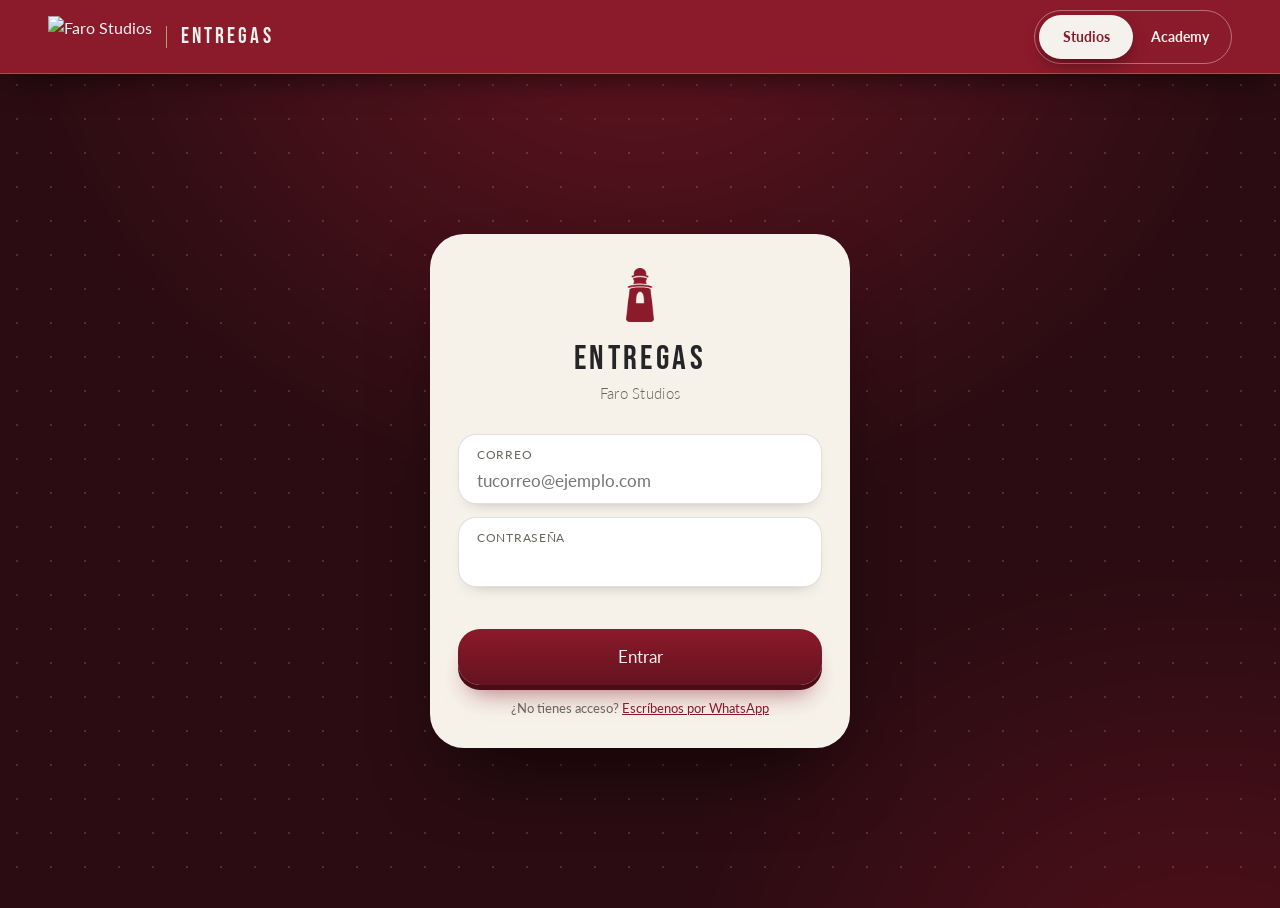
==== commit 23a92991: "Entregas: fondo borgoña oscuro y tarjeta de acceso limpia (sin cuadro dentro del cuadro) Co-Authored" ====
--- a/entregas.html
+++ b/entregas.html
@@ -238,19 +238,17 @@
 }
 
 /* ===== Estilo unificado Faro: fondo oscuro con desenfoque, tarjeta marfil, botones borgoña (entrada y listado) ===== */
-html{background:#1d1d20}
+html{background:#2a0c12}
 html::before{content:"";position:fixed;inset:-8vmax;z-index:0;pointer-events:none;
   background:
-    radial-gradient(circle at 78% 22%,rgba(217,190,126,.55) 0 9vmax,transparent 9.2vmax),
-    radial-gradient(circle at 14% 78%,rgba(139,26,42,.75) 0 16vmax,transparent 16.2vmax),
-    radial-gradient(circle at 86% 84%,rgba(79,90,42,.55) 0 8vmax,transparent 8.2vmax),
-    radial-gradient(circle at 22% 14%,rgba(245,242,238,.16) 0 7vmax,transparent 7.2vmax),
-    #232326;
+    radial-gradient(70vmax 60vmax at 50% 6%,rgba(139,26,42,.6),transparent 70%),
+    radial-gradient(60vmax 50vmax at 88% 100%,rgba(94,16,28,.75),transparent 70%),
+    #2a0c12;
   filter:blur(34px)}
 body.dots{background:transparent;color:var(--marfil)}
 body.dots::before{opacity:.16;background-image:radial-gradient(circle,#F5F2EE 1px,transparent 1.2px);background-size:34px 34px;z-index:0}
-body.dots .lg-card{width:min(420px,100%);background:rgba(251,248,242,.97);border:1px solid rgba(255,255,255,.55);border-radius:34px;padding:0;
-  box-shadow:0 0 0 8px rgba(255,255,255,.07),0 55px 89px -34px rgba(0,0,0,.75),inset 0 1px 0 #fff}
+body.dots .lg-card{width:min(420px,100%);background:#F6F2EA;border:0;border-radius:34px;padding:0;
+  box-shadow:0 40px 80px -30px rgba(0,0,0,.7)}
 body.dots .lg-top{background:transparent;color:var(--ink);padding:34px 28px 8px}
 body.dots .lg-top .iso{height:55px;width:auto;color:var(--borgona);filter:drop-shadow(0 8px 10px rgba(139,26,42,.28))}
 body.dots .lg-top h1{font:400 2.1rem/1 var(--display);letter-spacing:.1em;color:var(--ink);margin-top:13px}
@@ -259,6 +257,7 @@
 body.dots .lg-body label{background:#fff;border:1px solid var(--line);border-radius:18px;padding:11px 18px 9px;gap:2px;box-shadow:0 8px 16px -13px rgba(37,37,40,.5);transition:border-color .25s,box-shadow .25s;font-size:.75rem}
 body.dots .lg-body label:focus-within{border-color:var(--oro);box-shadow:0 0 0 4px rgba(184,160,106,.22),0 8px 16px -13px rgba(37,37,40,.5)}
 body.dots .lg-body input{border:0;padding:3px 0;background:transparent;font-size:1.0625rem;outline:none;border-radius:0}
+body.dots .lg-body input,body.dots .lg-body input:hover,body.dots .lg-body input:focus{border:0!important;box-shadow:none!important;outline:none!important;background:transparent!important}
 body.dots .lg-body .btn.p{height:56px;border-radius:22px;border:0;font-size:1.0625rem;background:linear-gradient(180deg,#8b1a2a,#651220);box-shadow:0 5px 0 #4a0d17,0 18px 26px -12px rgba(139,26,42,.65);transition:transform .2s,box-shadow .2s}
 body.dots .lg-body .btn.p:active{transform:translateY(3px);box-shadow:0 2px 0 #4a0d17}
 @media (hover:hover){body.dots .lg-body .btn.p:hover{transform:translateY(-2px);box-shadow:0 7px 0 #4a0d17,0 24px 30px -12px rgba(139,26,42,.7)}}
@@ -295,11 +294,11 @@
 var ok=c&&/^#[0-9a-f]{6}$/i.test(c.bg)&&/^#[0-9a-f]{6}$/i.test(c.tx);
 var st=document.getElementById('faro-pre');
 /* mientras carga: sin brillo decorativo ni textos de espera; fondo liso del color de la paleta (o neutro si es la primera vez) */
-st.textContent='html::before{display:none!important}#app{visibility:hidden}html,body{background:'+(ok?c.bg:'#1d1d20')+'!important}';
+st.textContent='html::before{display:none!important}#app{visibility:hidden}html,body{background:'+(ok?c.bg:'#2a0c12')+'!important}';
 setTimeout(function(){st.textContent=''},12000);
 }catch(e){}})()</script>
 <link rel="stylesheet" href="portada.css?v=20261031b">
-<link rel="stylesheet" href="galeria.css?v=20261031l">
+<link rel="stylesheet" href="galeria.css?v=20261031q">
 </head>
 <body class="dots">
 <div id="app"></div>
@@ -613,7 +612,7 @@
 })();
 </script>
 <script src="portada.js?v=20261031b"></script>
-<script src="galeria.js?v=20261031p"></script>
+<script src="galeria.js?v=20261031s"></script>
 <script>
 /* onda al hacer click en botones, tarjetas y filas */
 (function(){
--- a/galeria.css
+++ b/galeria.css
@@ -465,3 +465,69 @@
 .gcod:not(.abre) .tb{align-self:flex-start;min-height:190px}
 .gcod.abre~.gbolsa{opacity:0;pointer-events:none}
 @media(max-height:560px){.gcod{top:max(76px,calc(100% - 330px))}}
+/* ---- visor: contador en una sola línea y botones dentro de los márgenes ---- */
+.glb .bar{padding:10px max(16px,env(safe-area-inset-right)) 10px max(16px,env(safe-area-inset-left));gap:8px;flex-wrap:nowrap;box-sizing:border-box;width:100%}
+.glb .bar span{flex:1 1 auto;white-space:nowrap;min-width:max-content;padding-right:6px}
+.glb .bar button{flex:none}
+@media(max-width:560px){.glb .bar button.pri .t{display:none}.glb .bar button.pri{padding:6px 14px}.glb .bar{gap:6px}}
+
+/* ---- el código de descuento se desbloquea al dejar la reseña ---- */
+.gcod.lock{display:none!important}
+
+/* ---- sombra suave bajo cada foto ---- */
+.gph{box-shadow:0 7px 14px -7px rgba(0,0,0,.4),0 2px 4px rgba(0,0,0,.14)}
+.ged .gph{box-shadow:0 22px 46px -24px rgba(0,0,0,.5),0 3px 6px rgba(0,0,0,.14)}
+@media(hover:hover){.gph:hover{box-shadow:0 18px 38px -20px rgba(0,0,0,.55),0 3px 6px rgba(0,0,0,.16)}}
+
+/* ---- animaciones: entrar, salir y tocar ---- */
+@media(prefers-reduced-motion:no-preference){
+  /* ventanas */
+  .gm{animation:gm-in .24s ease both}
+  .gm .gmc{animation:gmc-in .34s cubic-bezier(.2,.9,.25,1.04) both}
+  .gm.sale{animation:gm-out .22s ease forwards;pointer-events:none}
+  .gm.sale .gmc{animation:gmc-out .22s ease forwards}
+  /* panel de impresiones: entra desde la derecha */
+  .gdr{animation:gm-in .24s ease both}
+  .gdr .pn{animation:gdr-in .36s cubic-bezier(.2,.9,.25,1) both}
+  .gdr.sale{animation:gm-out .24s ease forwards;pointer-events:none}
+  .gdr.sale .pn{animation:gdr-out .24s ease-in forwards}
+  /* visor de fotos: la foto crece suave y al cerrar se desvanece */
+  .glb .st img,.glb .st video{animation:glb-img .38s cubic-bezier(.2,.9,.25,1) both}
+  .glb.sale{animation:gm-out .22s ease forwards!important;pointer-events:none}
+  .glb.sale .st img,.glb.sale .st video{animation:glb-img-out .22s ease forwards}
+  /* tutorial */
+  .gt{animation:gm-in .25s ease both}
+  .gt.sale{animation:gm-out .22s ease forwards;pointer-events:none}
+  /* contadores e insignias */
+  .cnt.pop,.gbolsa .cnt.pop{animation:gpop .38s cubic-bezier(.2,1.5,.4,1)}
+  .gpi{animation:gpop .38s cubic-bezier(.2,1.5,.4,1) backwards}
+  /* tocar: respuesta inmediata */
+  .gb,.gbtn,.btn2,.gvista button,.gbolsa,.gcod .tb,.gph .acts button,.glb .bar button,.glb .nv,.gm .x,.gdr .hd button,.gt .nav button,.gbm button{transition:transform .14s ease,background .2s,box-shadow .2s,filter .2s}
+  .gb:active,.gbtn:active,.btn2:active,.gvista button:active,.gph .acts button:active,.glb .bar button:active,.glb .nv:active,.gm .x:active,.gdr .hd button:active,.gt .nav button:active{transform:scale(.93)}
+  .gbolsa:active{transform:scale(.92)}
+  .gph .ver:active img{transform:scale(.97)}
+  .gph .ver img{transition:opacity .6s,transform .18s ease}
+}
+@keyframes gm-in{from{opacity:0}}
+@keyframes gm-out{to{opacity:0}}
+@keyframes gmc-in{from{opacity:0;transform:translateY(22px) scale(.95)}}
+@keyframes gmc-out{to{opacity:0;transform:translateY(14px) scale(.96)}}
+@keyframes gdr-in{from{opacity:.4;transform:translateX(48px)}}
+@keyframes gdr-out{to{opacity:0;transform:translateX(48px)}}
+@keyframes glb-img{from{opacity:0;transform:scale(.94)}}
+@keyframes glb-img-out{to{opacity:0;transform:scale(.95)}}
+@keyframes glb-bar{from{opacity:0;transform:translateY(-10px)}}
+@keyframes gpop{0%{transform:scale(.4)}60%{transform:scale(1.25)}100%{transform:scale(1)}}
+/* ---- Editorial: marco blanco en cada foto (con cualquier paleta) ---- */
+.ged .gph{background:#fff;border:1px solid rgba(37,37,40,.1)}
+.ged .gph>button.ver{outline:1px solid rgba(37,37,40,.1)}
+/* ---- pantallas muy angostas (320 px): el encabezado cabe completo ---- */
+@media(max-width:350px){
+  .gtop{gap:4px;padding:8px}
+  .gtop .iso{height:22px}
+  .gtop .gb{min-width:36px;min-height:36px;padding:4px 7px}
+  .gtop .gvista{padding:2px}
+  .gtop .gvista button{min-width:30px;min-height:30px;padding:3px 6px}
+  .gvista .ico{width:16px;height:16px}
+}
+.gmc .x{top:24px;right:14px;z-index:6}
